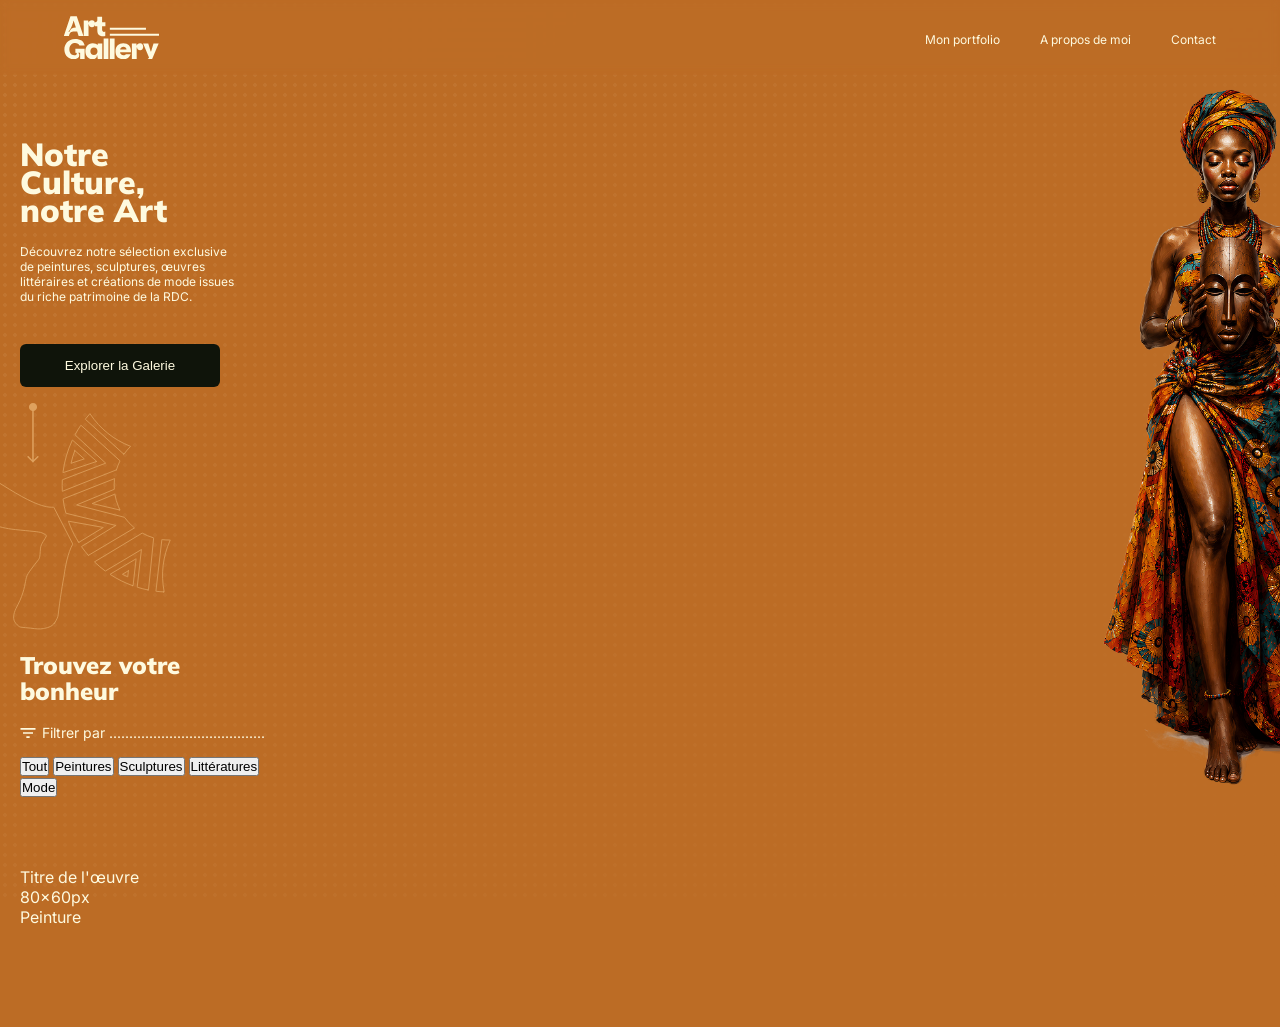
==== index.html @ 1bf8e28c "update Grille-Section" ====
<!DOCTYPE html>
<html lang="fr">
<head>
    <meta charset="UTF-8">
    <meta name="viewport" content="width=device-width, initial-scale=1.0">
    <title>Art Gallery</title>
    <link rel="stylesheet" href="style/main.css">
</head>
<body>
    <main>
        <!-- Navbar -->
            <nav class="Navbar">
                <div class="Navbar-Container">
                    <img class="Logo-img" src="./assets/images/Logo-ArtGallery.svg" alt="Logo-ArtGallery">
                    <ul class="Menu-Desktop">
                        <li><a href="#">Mon portfolio</a></li>
                        <li><a href="#">A propos de moi</a></li>
                        <li><a href="#">Contact</a></li>
                    </ul>
            
                    <!-- Menu Mobile -->
                    <button class="BtnBurger">
                        <svg viewBox="0 0 64 48">
                            <path d="M19,15 L45,15 C70,15 58,-2 49.0177126,7 L19,37"></path>
                            <path d="M19,24 L45,24 C61.2371586,24 57,49 41,33 L32,24"></path>
                            <path d="M45,33 L19,33 C-8,33 6,-2 22,14 L45,37"></path>
                        </svg>
                    </button>
                </div>
            </nav>
            <!-- List menu mobile externe -->
            <div class="Menu-Mobile">
                <div class="ListMenu">
                    <li><a href="#">Accueil</a></li>
                    <li><a href="#">Œuvres</a></li>
                    <li><a href="#">À propos</a></li>
                    <li><a href="#">Contact</a></li>
                </div>
            </div>
        <!-- ------ -->

        <!-- Illust_1 -->
            <img class="Illust_1"  src="./assets/images/Illust_1.png" alt="">
        <!-- -------- -->

        <!-- Hero -->
            <section class="Hero-Section">
                <div class="Container">
                    <div class="Content">
                        <div class="Bloc">
                            <div class="bloc_1">
                                <h1>Notre Culture,<br>notre Art</h1>
                                <p>
                                    Découvrez notre sélection exclusive de peintures, 
                                    sculptures, œuvres littéraires et créations de mode 
                                    issues du riche patrimoine de la RDC.
                                </p>
                            </div>
                            <button class="Button01 Primary Large" role="button">Explorer la Galerie </button>
                        </div>
                        <img class="Indicator" src="./assets/images/Indicator.svg" alt="Indicator">
                    </div>
                    <img class="Deco_1" src="./assets/images/Deco_1.svg" alt="deco">
                </div>
            </section>
        <!-- ---- -->
        <!-- Grille-Section -->
            <section class="Grille-Section">
                <div class="Container">
                    <div class="Bloc">
                        <h2>Trouvez votre<br>bonheur</h2>
                        <div class="Filter-Container">
                            <div class="Title">
                                <img class="Icon-Filter" src="./assets/images/Icon-Filter.svg" alt="Icon-Filter">
                                <p>Filtrer par .......................................</p>
                            </div>
                            <div class="FilterGrp">
                                <button class="Btn-Filter active">Tout</button>
                                <button class="Btn-Filter">Peintures</button>
                                <button class="Btn-Filter">Sculptures</button>
                                <button class="Btn-Filter">Littératures</button>
                                <button class="Btn-Filter">Mode</button>
                            </div>
                        </div>
                    </div>

                    <div class="Card-Container">
                        <div class="Card">
                            <div class="Img-Container">
                                <img class="Card-Img" src="" alt="">
                            </div>
                            <div class="Infos">
                                <p class="Title">Titre de l'œuvre</p>
                                <p class="Size">80x60px</p>
                                <p class="Badge">Peinture</p>
                            </div>
                        </div>
                    </div>
                </div>
            </section>
        <!-- -------------- -->
    </main>

    <script src="script/main.js"></script>
    <script src="script/BtnTape.js"></script>
</body>
</html>
---- style/main.css ----
/* Root ......... */
    *{
        margin: 0;
        padding: 0;
        box-sizing: border-box;
    }
    :root {
        --primary-01: #BC6C25;
        --primary-02: #DEA15E;
        --light-01: #FEFADF;
        --black-01: #0F140A;
        --black-02: #283519;
        --black-03: #5C2F07;
        --secondary-01: #606D38;
    }

    @font-face {
        font-family: 'Title';
        src: url('../public/font/Mulish-VariableFont_wght.ttf') format('truetype');
        font-weight: 100 900; /* Plage de poids pour le font variable */
        font-style: normal;
    }

    @font-face {
        font-family: 'Body';
        src: url('../public/font/Inter-VariableFont_opsz,wght.ttf') format('truetype');
        font-weight: 100 900; /* Plage de poids pour le font variable */
        font-style: normal;
    }
    html{
        overflow: auto;
    }

    body {
        min-height: 100vh;
        background-color: var(--primary-01);
        /* Superposition : 1. Le dégradé sombre vers le bas, 2. Le pattern de pointillés (6% d'opacité) */
        background-image: linear-gradient(134deg, #bc6c2500 0%, #BC6C25 100%), radial-gradient(#fefadf12 2px, #fefadf00 2px);
        background-size: 100% 100%, 10px 10px; /* Taille du dégradé (100%) et espacement des points (20px) */
        background-position: center, 0 0;
        background-attachment: fixed; /* Fixe le fond pour qu'il ne défile pas avec le contenu */
        color: var(--light-01);
        font-family: 'Body', sans-serif;
        position: relative;
        overflow: clip;
    }
/* .............. */


/* Stylisation Button01*/
    .Button01 {
        text-align: center;
        color: var(--ligh-01);
        background-color: #000000;
        border: none;
        border-radius: 6px;
        -webkit-box-sizing: border-box;
        box-sizing: border-box;
        outline: none;
        cursor: pointer;
        max-width: -webkit-fit-content;
        max-width: -moz-fit-content;
        max-width: fit-content;
        padding: 12px 28px;
        -webkit-transition: all 300ms ease-in-out;
        transition: all 300ms ease-in-out;
        -moz-user-select: none;
        -ms-user-select: none;
        user-select: none;
        /* empecher la copie du texte du bouton */
        -webkit-user-select: none;
        -ms-touch-action: manipulation;
        touch-action: manipulation;
        /* bloquer les manipulation pas importante tels que le double-tap pour zoom*/
    }

    .Button01:disabled {
        /* désactive les interactions de la souris sur les éléments lorsqu'il est dans l'état :disabled */
        pointer-events: none;
    }

    .Button01:hover {
        background-color: #072CC1;
        -webkit-box-shadow: 0 8px 15px rgba(0, 0, 0, 0.4);
        box-shadow: 0 8px 15px rgba(0, 0, 0, 0.4);
        -webkit-transform: translateY(-2px);
        transform: translateY(-2px);
    }

    .Button01:active {
        background-color: #072CC1;
        -webkit-box-shadow: none;
        box-shadow: none;
        -webkit-transform: scale(0.8);
        transform: scale(0.8);
    }

    .Button01.tape01 {
        background-color: #000000;
        -webkit-box-shadow: 0 8px 15px rgba(0, 0, 0, 0.4);
        box-shadow: 0 8px 15px rgba(0, 0, 0, 0.4);
        -webkit-transform: translateY(-2px);
        transform: translateY(-2px);
    }

    /* ⚠️ A utiliser que si le boutton à un changement de couleur au hover */
    .is-touch-device .Button01:hover {
        background-color: #0D3CF9;
        -webkit-box-shadow: none;
        box-shadow: none;
        -webkit-transform: none;
        transform: none;
    }

    /*------------ */
    /* Sizing ---------- */
    .Button01.Small {
        padding: 6px 12px;
    }

    .Button01.Medium {
        padding: 10px 22px;
    }

    .Button01.Large {
        padding: 14px 14px;
        max-width: 200px;
    }

    /*---------------------*/
    .Button01.Primary {
        background-color: var(--black-01);
    }

    .Button01.Primary:hover {
        background-color: var(--black-01);
        -webkit-box-shadow: 0 8px 15px rgba(55, 23, 1, 0.4);
        box-shadow: 0 8px 15px rgba(55, 23, 1, 0.4);
        -webkit-transform: translateY(-2px);
        transform: translateY(-2px);
    }

    .Button01.Primary:active {
        background-color: var(--black-01);
        -webkit-box-shadow: none;
        box-shadow: none;
        -webkit-transform: scale(0.8);
        transform: scale(0.8);
    }

    .Button01.Primary.tape01 {
        background-color: var(--black-01);
        -webkit-box-shadow: 0 8px 15px rgba(55, 23, 1, 0.4);
        box-shadow: 0 8px 15px rgba(55, 23, 1, 0.4);
    }

    .Button01.Secondary {
        background-color: #FFFFFF;
        border: 1px solid #0d3cf9;
        color: #0D3CF9;
    }

    .Button01.Secondary:hover {
        background-color: rgba(13, 60, 249, 0.2);
        -webkit-box-shadow: 0 8px 15px rgba(7, 44, 193, 0.4);
        box-shadow: 0 8px 15px rgba(7, 44, 193, 0.4);
    }

    .Button01.Secondary.tape01 {
        background-color: rgba(13, 60, 249, 0.2);
        -webkit-box-shadow: 0 8px 15px rgba(7, 44, 193, 0.4);
        box-shadow: 0 8px 15px rgba(7, 44, 193, 0.4);
    }
/* .................. */

/* Navbar ---------- */
        /* Desktop ----------- */
            .Navbar {
                width: 100%;
                padding: 16px 0px;
                position: fixed;
                background-color: color-mix(in srgb, var(--primary-01) 20%, transparent);
                backdrop-filter: blur(4px);
                z-index: 100;

                /* Responsive Tablette */
                    @media (max-width: 860px) {
                        padding: 10px 0px;
                    }
            }

            .Navbar a{
                font-family: 'Body', sans-serif;
                font-size: 0.75rem;
                font-weight: 400;
                text-decoration: none;
                color: var(--light-01);

                & :hover{
                    font-weight: bold;
                    text-decoration: underline;
                }
            }

            .Logo{
                /* Responsive Tablette */
                    @media (max-width: 500px) {
                        width: 112px;
                    }
            }

            .Navbar-Container {
                display: flex;
                justify-content: space-between;
                align-items: center;
                width: 90%;
                max-width: 1160px;
                margin: 0 auto;
            }

            .Menu-Desktop{
                display: flex;
                gap: 40px;
                list-style-type: none;

                /* Responsive Tablette */
                    @media (max-width: 860px) {
                        display: none;
                    }
            }
        /* -------------------- */
        
        /* Mobile ------------------- */
            /* BtnBurger ------ */
                .BtnBurger {
                    display: none;
                    width: 36px;
                    height: 36px;
                    padding: 0;
                    margin: 0;
                    outline: none;
                    position: relative;
                    border: none;
                    background: none;
                    z-index: 100;
                    cursor: pointer;
                    -webkit-appearence: none;
                    -webkit-tap-highlight-color: transparent;

                    svg {
                        width: 64px;
                        height: 48px;
                        top: -6px;
                        left: -14px;
                        stroke: var(--light-01);
                        stroke-width: 4px;
                        stroke-linecap:square;
                        stroke-linejoin:round;
                        fill: none;
                        display: block;
                        position: absolute;

                        path {
                            transition: stroke-dasharray var(--duration, .85s) var(--easing, ease) var(--delay, 0s), stroke-dashoffset var(--duration, .85s) var(--easing, ease) var(--delay, 0s);
                            stroke-dasharray: var(--array-1, 26px) var(--array-2, 100px);
                            stroke-dashoffset: var(--offset, 126px);
                            transform: translateZ(0);

                            &:nth-child(2) {
                                --duration: .7s;
                                --easing: ease-in;
                                --offset: -6px;
                                --array-2: 74px;
                            }

                            &:nth-child(3) {
                                --offset: 133px;
                                --array-2: 107px;
                            }
                        }
                    }

                    &.active {
                        svg {
                            path {
                                --offset: 57px;

                                &:nth-child(1),
                                &:nth-child(3) {
                                    --delay: .15s;
                                    --easing: cubic-bezier(.2, .4, .2, 1.1);
                                }

                                &:nth-child(2) {
                                    --duration: .4s;
                                    --offset: 2px;
                                    --array-1: 1px;
                                }

                                &:nth-child(3) {
                                    --offset: 58px;
                                }
                            }
                        }
                    }

                    /* Responsive Tablette */
                        @media (max-width: 860px) {
                            display: block;
                        }

                }
            /* ---------------- */

            /* List menu --------- */
                .Menu-Mobile {
                    display: flex;
                    flex-direction: column;
                    justify-content: center;
                    align-items: center;
                    gap: 40px;
                    position: fixed;
                    z-index: 99;
                    height: 100dvh;
                    width: 100%;
                    background-color: color-mix(in srgb, var(--primary-01) 60%, transparent);
                    backdrop-filter: blur(10px);
                    -webkit-backdrop-filter: blur(10px);
                    top: 0;
                    left: 360%;
                    right: 0;
                    list-style-type: none;
                    transition: left cubic-bezier(0.87, -0.08, 0, 1.05) 0.5s;
                }

                .Menu-Mobile a{
                    font-family: 'Body', sans-serif;
                    font-size: 1rem;
                    font-weight: 400;
                    text-decoration: none;
                    color: var(--light-01);

                    & :hover{
                        font-weight: bold;
                        text-decoration: underline;
                    }
                }

                .ListMenu{
                    display: flex;
                    flex-direction: column;
                    align-items: center;
                    gap: 36px;
                }
                .MenuIcon{
                    position: absolute;
                    bottom: 0;
                }
            /* ------------------- */
        /* --------------------------- */
/* ----------------- */

/* Illust_1 */
    .Illust_1{
        width: 100%;
        max-width: 262px;
        height: fit-content;
        position: absolute;
        right: -80px;
        top: 80px;
    }
/* ------- */

/* Hero-Section */
    .Hero-Section{
        width: 100%;
        height: 538px;
        display: flex;
        justify-content: center;
    }

    .Hero-Section .Container{
        width: 100%;
        display: flex;
        justify-content: flex-start;
        flex-direction: column;
        padding: 140px 20px 0px 20px;
        position: relative;
    }

    .Hero-Section .Container .Deco_1{
        position: absolute;
        bottom: -92px;
        left: -40px;
    }

    .Hero-Section .Container .Content{
        width: 216px;
        display: flex;
        justify-content: flex-start;
        flex-direction: column;
        gap: 12px;
        
        /* Bloc------- */
            .Bloc{
                display: flex;
                justify-content: left;
                flex-direction: column;
                gap: 40px;

                .bloc_1{
                    display: flex;
                    justify-content: left;
                    flex-direction: column;
                    gap: 20px;
                    color: var(--light-01);

                    h1{
                        font-family: 'Title', sans-serif;
                        font-size: 2rem;
                        font-weight: 900;
                        line-height: 28px;
                        letter-spacing: -3%;
                    }
                    p{
                        font-family: 'Body', sans-serif;
                        font-size: 0.75rem;
                        letter-spacing: -3%;
                        /* width: 188px; */
                    }
                }
            }
        /* ---------- */

        .Indicator{
            width: 26px;
        }
    }
/* ------------ */

/* Grille-Section */
    .Grille-Section{
        width: 100%;
        display: flex;
        justify-content: flex-start;
        flex-direction: column;
    }
    .Grille-Section .Container{
        width: 100%;
        display: flex;
        justify-content: flex-start;
        flex-direction: column;
        align-items: flex-start;
        gap: 50px;
        padding: 114px 20px 100px 20px;
    }
    /* Bloc */
        .Grille-Section .Container .Bloc{
            width: 258px;
            display: flex;
            justify-content: flex-start;
            flex-direction: column;
            align-items: flex-start;
            gap: 20px;

                h2{
                    font-family: 'Title', sans-serif;
                    font-size: 1.5rem;
                    font-weight: 900;
                    line-height: 26px;
                    letter-spacing: -3%;
                }
        }
        /* Filter-container */
            .Grille-Section .Container .Bloc .Filter-Container{
                display: flex;
                justify-content: flex-end;
                flex-direction: column;
                align-items: flex-start;
                gap: 14px;

                    .Title{
                        display: flex;
                        justify-content: flex-start;
                        align-items: center;
                        gap: 6px;

                            p{
                                font-family: 'Body', sans-serif;
                                font-size: 0.875rem;
                            }
                    }
            }
        /* --------------- */
        
    /* ---- */
/* ---------------- */
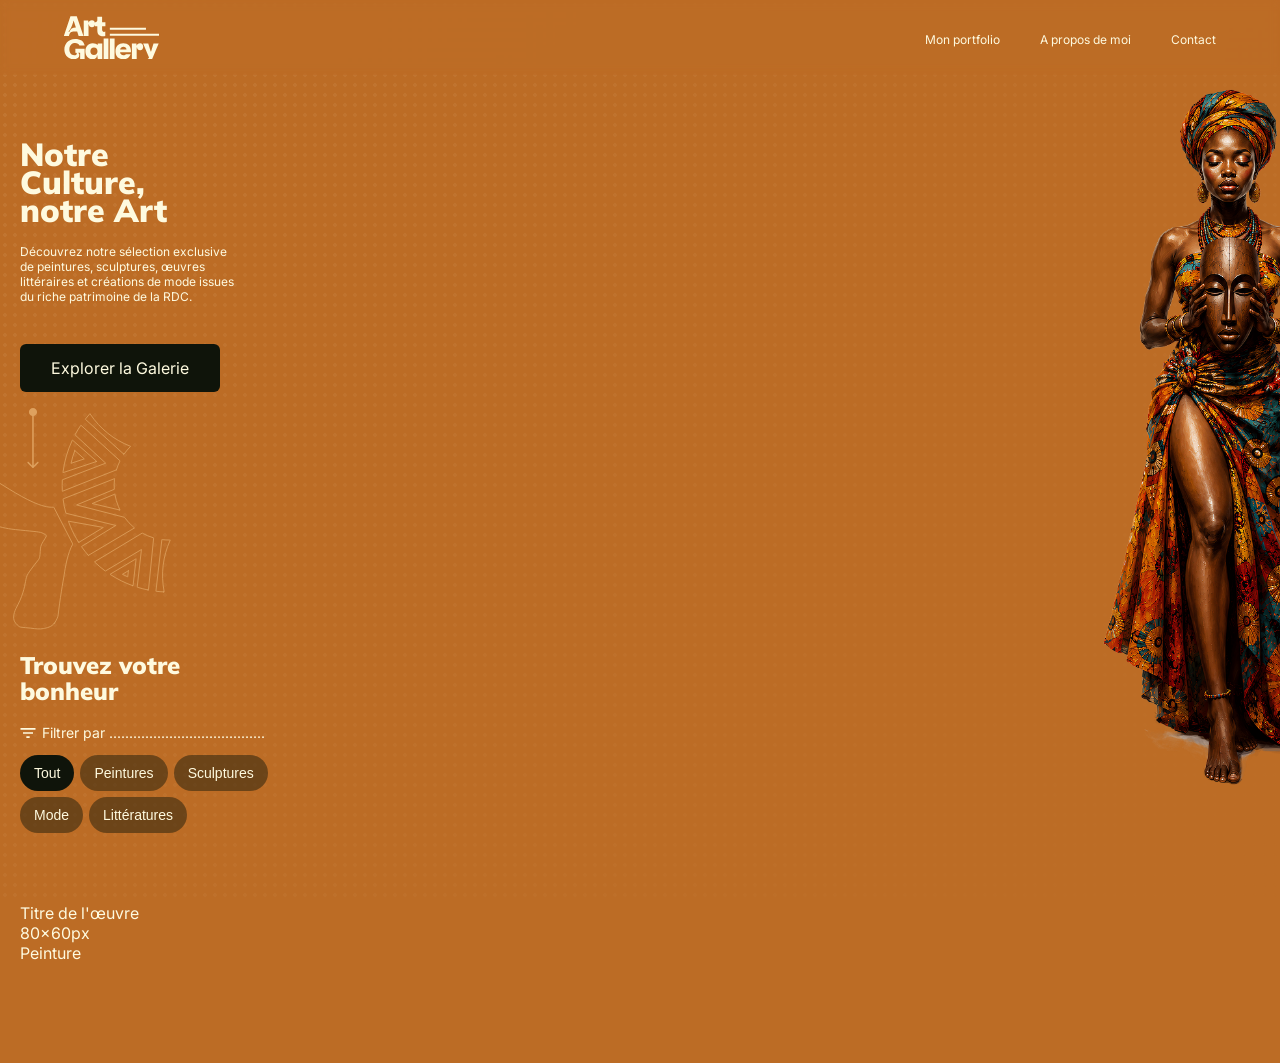
==== commit 61bd65ce: "update Grille-Section" ====
--- a/index.html
+++ b/index.html
@@ -56,16 +56,18 @@
                                     issues du riche patrimoine de la RDC.
                                 </p>
                             </div>
-                            <button class="Button01 Primary Large" role="button">Explorer la Galerie </button>
+                            <a href="#Grille-Section" class="Button01 Primary Large" role="button" style="text-decoration: none;">Explorer la Galerie </a>
                         </div>
-                        <img class="Indicator" src="./assets/images/Indicator.svg" alt="Indicator">
+                        <a href="#Grille-Section">
+                            <img class="Indicator" src="./assets/images/Indicator.svg" alt="Indicator">
+                        </a>
                     </div>
                     <img class="Deco_1" src="./assets/images/Deco_1.svg" alt="deco">
                 </div>
             </section>
         <!-- ---- -->
         <!-- Grille-Section -->
-            <section class="Grille-Section">
+            <section class="Grille-Section" id="Grille-Section">
                 <div class="Container">
                     <div class="Bloc">
                         <h2>Trouvez votre<br>bonheur</h2>
@@ -78,8 +80,8 @@
                                 <button class="Btn-Filter active">Tout</button>
                                 <button class="Btn-Filter">Peintures</button>
                                 <button class="Btn-Filter">Sculptures</button>
+                                <button class="Btn-Filter">Mode</button>
                                 <button class="Btn-Filter">Littératures</button>
-                                <button class="Btn-Filter">Mode</button>
                             </div>
                         </div>
                     </div>
--- a/style/main.css
+++ b/style/main.css
@@ -3,6 +3,7 @@
         margin: 0;
         padding: 0;
         box-sizing: border-box;
+        -webkit-tap-highlight-color: transparent;
     }
     :root {
         --primary-01: #BC6C25;
@@ -51,7 +52,7 @@
     .Button01 {
         text-align: center;
         color: var(--ligh-01);
-        background-color: #000000;
+        background-color: var(--black-01);
         border: none;
         border-radius: 6px;
         -webkit-box-sizing: border-box;
@@ -79,16 +80,18 @@
         pointer-events: none;
     }
 
-    .Button01:hover {
-        background-color: #072CC1;
-        -webkit-box-shadow: 0 8px 15px rgba(0, 0, 0, 0.4);
-        box-shadow: 0 8px 15px rgba(0, 0, 0, 0.4);
-        -webkit-transform: translateY(-2px);
-        transform: translateY(-2px);
+    @media (hover: hover) {
+        .Button01:hover {
+            background-color: var(--black-01);
+            -webkit-box-shadow: 0 8px 15px rgba(0, 0, 0, 0.4);
+            box-shadow: 0 8px 15px rgba(0, 0, 0, 0.4);
+            -webkit-transform: translateY(-2px);
+            transform: translateY(-2px);
+        }
     }
 
     .Button01:active {
-        background-color: #072CC1;
+        background-color: var(--black-01);
         -webkit-box-shadow: none;
         box-shadow: none;
         -webkit-transform: scale(0.8);
@@ -97,15 +100,15 @@
 
     .Button01.tape01 {
         background-color: #000000;
-        -webkit-box-shadow: 0 8px 15px rgba(0, 0, 0, 0.4);
-        box-shadow: 0 8px 15px rgba(0, 0, 0, 0.4);
+        /* -webkit-box-shadow: 0 8px 15px rgba(0, 0, 0, 0.4);
+        box-shadow: 0 8px 15px rgba(0, 0, 0, 0.4); */
         -webkit-transform: translateY(-2px);
         transform: translateY(-2px);
     }
 
     /* ⚠️ A utiliser que si le boutton à un changement de couleur au hover */
     .is-touch-device .Button01:hover {
-        background-color: #0D3CF9;
+        background-color: var(--black-01);
         -webkit-box-shadow: none;
         box-shadow: none;
         -webkit-transform: none;
@@ -132,12 +135,14 @@
         background-color: var(--black-01);
     }
 
-    .Button01.Primary:hover {
-        background-color: var(--black-01);
-        -webkit-box-shadow: 0 8px 15px rgba(55, 23, 1, 0.4);
-        box-shadow: 0 8px 15px rgba(55, 23, 1, 0.4);
-        -webkit-transform: translateY(-2px);
-        transform: translateY(-2px);
+    @media (hover: hover) {
+        .Button01.Primary:hover {
+            background-color: var(--black-01);
+            -webkit-box-shadow: 0 8px 15px rgba(55, 23, 1, 0.4);
+            box-shadow: 0 8px 15px rgba(55, 23, 1, 0.4);
+            -webkit-transform: translateY(-2px);
+            transform: translateY(-2px);
+        }
     }
 
     .Button01.Primary:active {
@@ -150,26 +155,6 @@
 
     .Button01.Primary.tape01 {
         background-color: var(--black-01);
-        -webkit-box-shadow: 0 8px 15px rgba(55, 23, 1, 0.4);
-        box-shadow: 0 8px 15px rgba(55, 23, 1, 0.4);
-    }
-
-    .Button01.Secondary {
-        background-color: #FFFFFF;
-        border: 1px solid #0d3cf9;
-        color: #0D3CF9;
-    }
-
-    .Button01.Secondary:hover {
-        background-color: rgba(13, 60, 249, 0.2);
-        -webkit-box-shadow: 0 8px 15px rgba(7, 44, 193, 0.4);
-        box-shadow: 0 8px 15px rgba(7, 44, 193, 0.4);
-    }
-
-    .Button01.Secondary.tape01 {
-        background-color: rgba(13, 60, 249, 0.2);
-        -webkit-box-shadow: 0 8px 15px rgba(7, 44, 193, 0.4);
-        box-shadow: 0 8px 15px rgba(7, 44, 193, 0.4);
     }
 /* .................. */
 
@@ -462,6 +447,8 @@
             flex-direction: column;
             align-items: flex-start;
             gap: 20px;
+            position: relative;
+            z-index: 1;
 
                 h2{
                     font-family: 'Title', sans-serif;
@@ -479,6 +466,7 @@
                 align-items: flex-start;
                 gap: 14px;
 
+                /* Title */
                     .Title{
                         display: flex;
                         justify-content: flex-start;
@@ -486,14 +474,49 @@
                         gap: 6px;
 
                             p{
-                                font-family: 'Body', sans-serif;
                                 font-size: 0.875rem;
                             }
                     }
+                /* ------ */
+                
+                /* FilterGrp */
+                    .FilterGrp{
+                        display: flex;
+                        justify-content: flex-start;
+                        align-items: flex-start;
+                        flex-wrap: wrap;
+                        gap: 6px;
+
+                            .Btn-Filter{
+                                display: flex;
+                                justify-content: center;
+                                align-items: center;
+                                padding: 10px 14px;
+                                border: none;
+                                border-radius: 50px;
+                                background-color: color-mix(in srgb, var(--black-01) 46%, transparent);
+                                color: var(--ligh-01);
+                                cursor: pointer;
+                                transition: transform 0.2s cubic-bezier(0.25, 1, 0.5, 1), background-color 0.3s ease;
+
+                                font-size: 0.875rem;
+                                letter-spacing: -3%;
+                            }
+                            
+                            .Btn-Filter.active{
+                                background-color: var(--black-01);
+                            }
+                            .Btn-Filter:active, .Btn-Filter.tape-filter {
+                                transform: scale(0.92);
+                            }
+
+                    }
+                /* -------- */
             }
         /* --------------- */
-        
+
     /* ---- */
+    
 /* ---------------- */
 
     
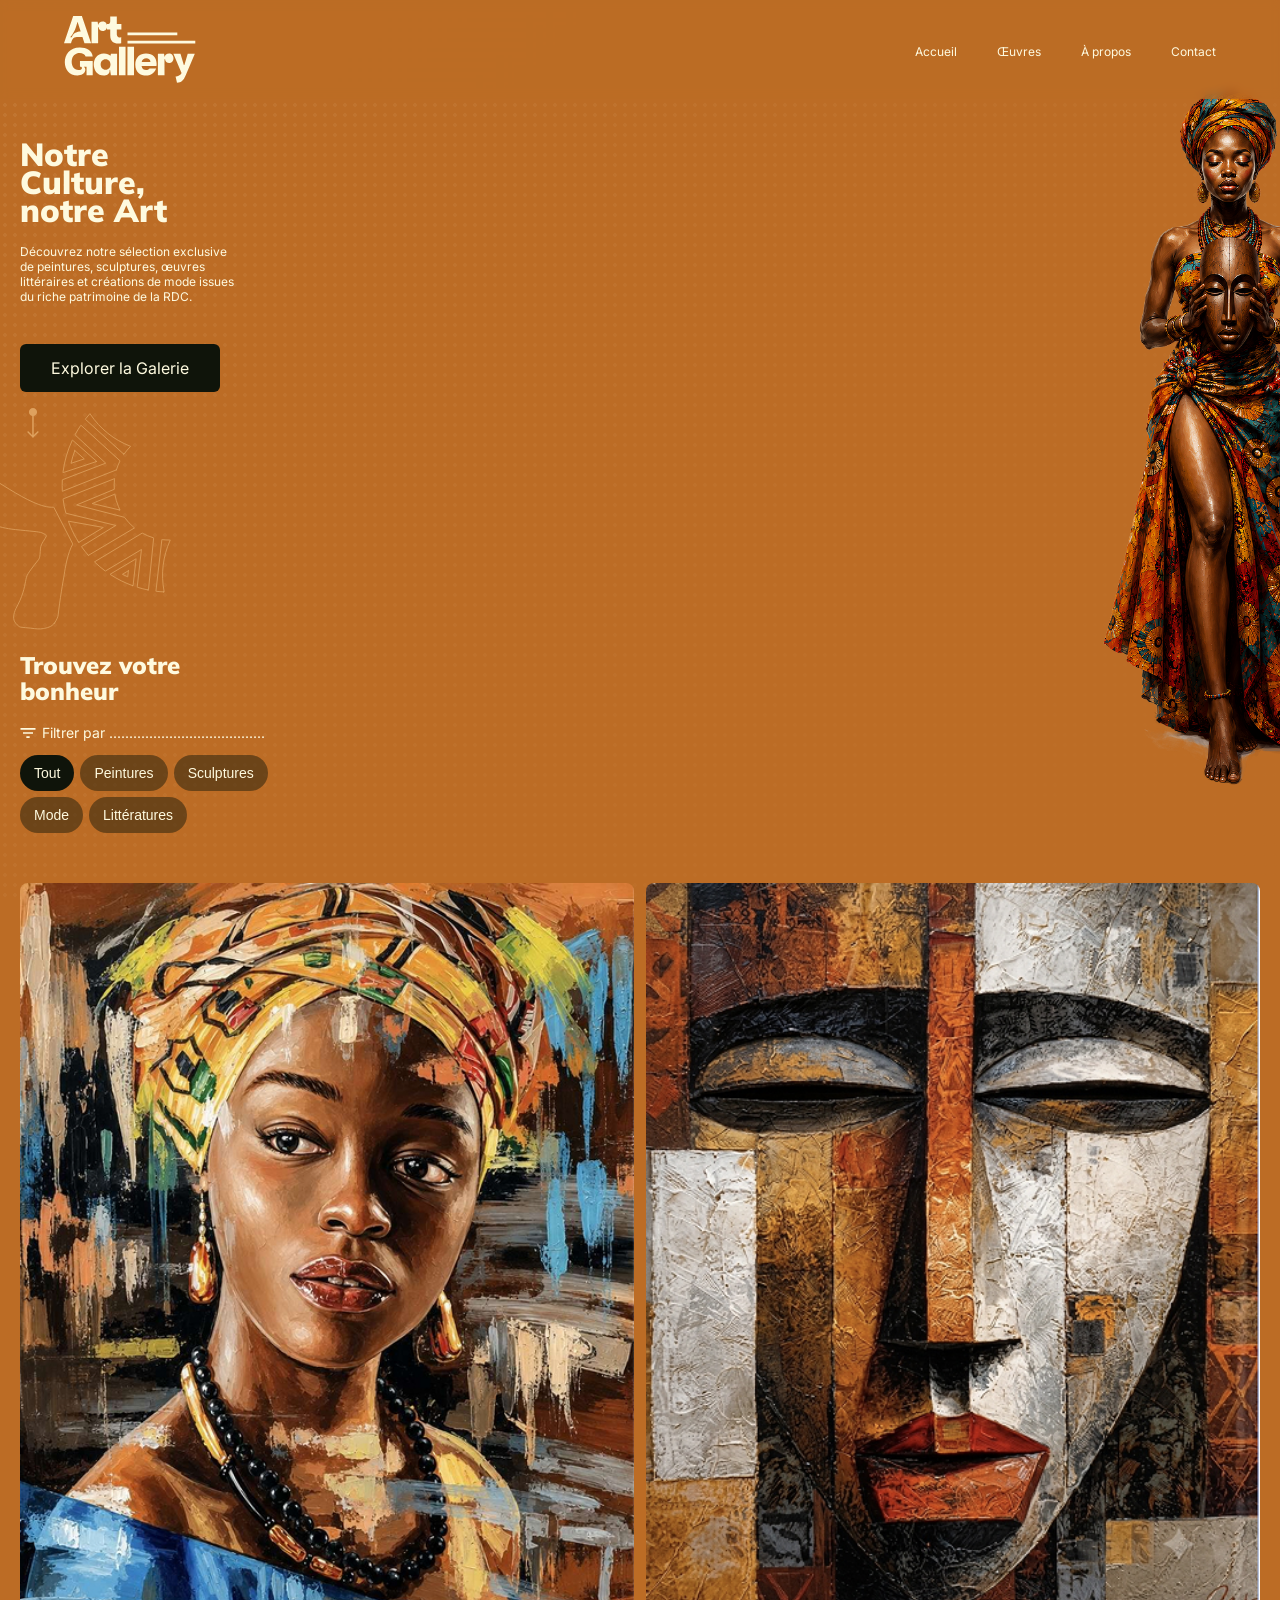
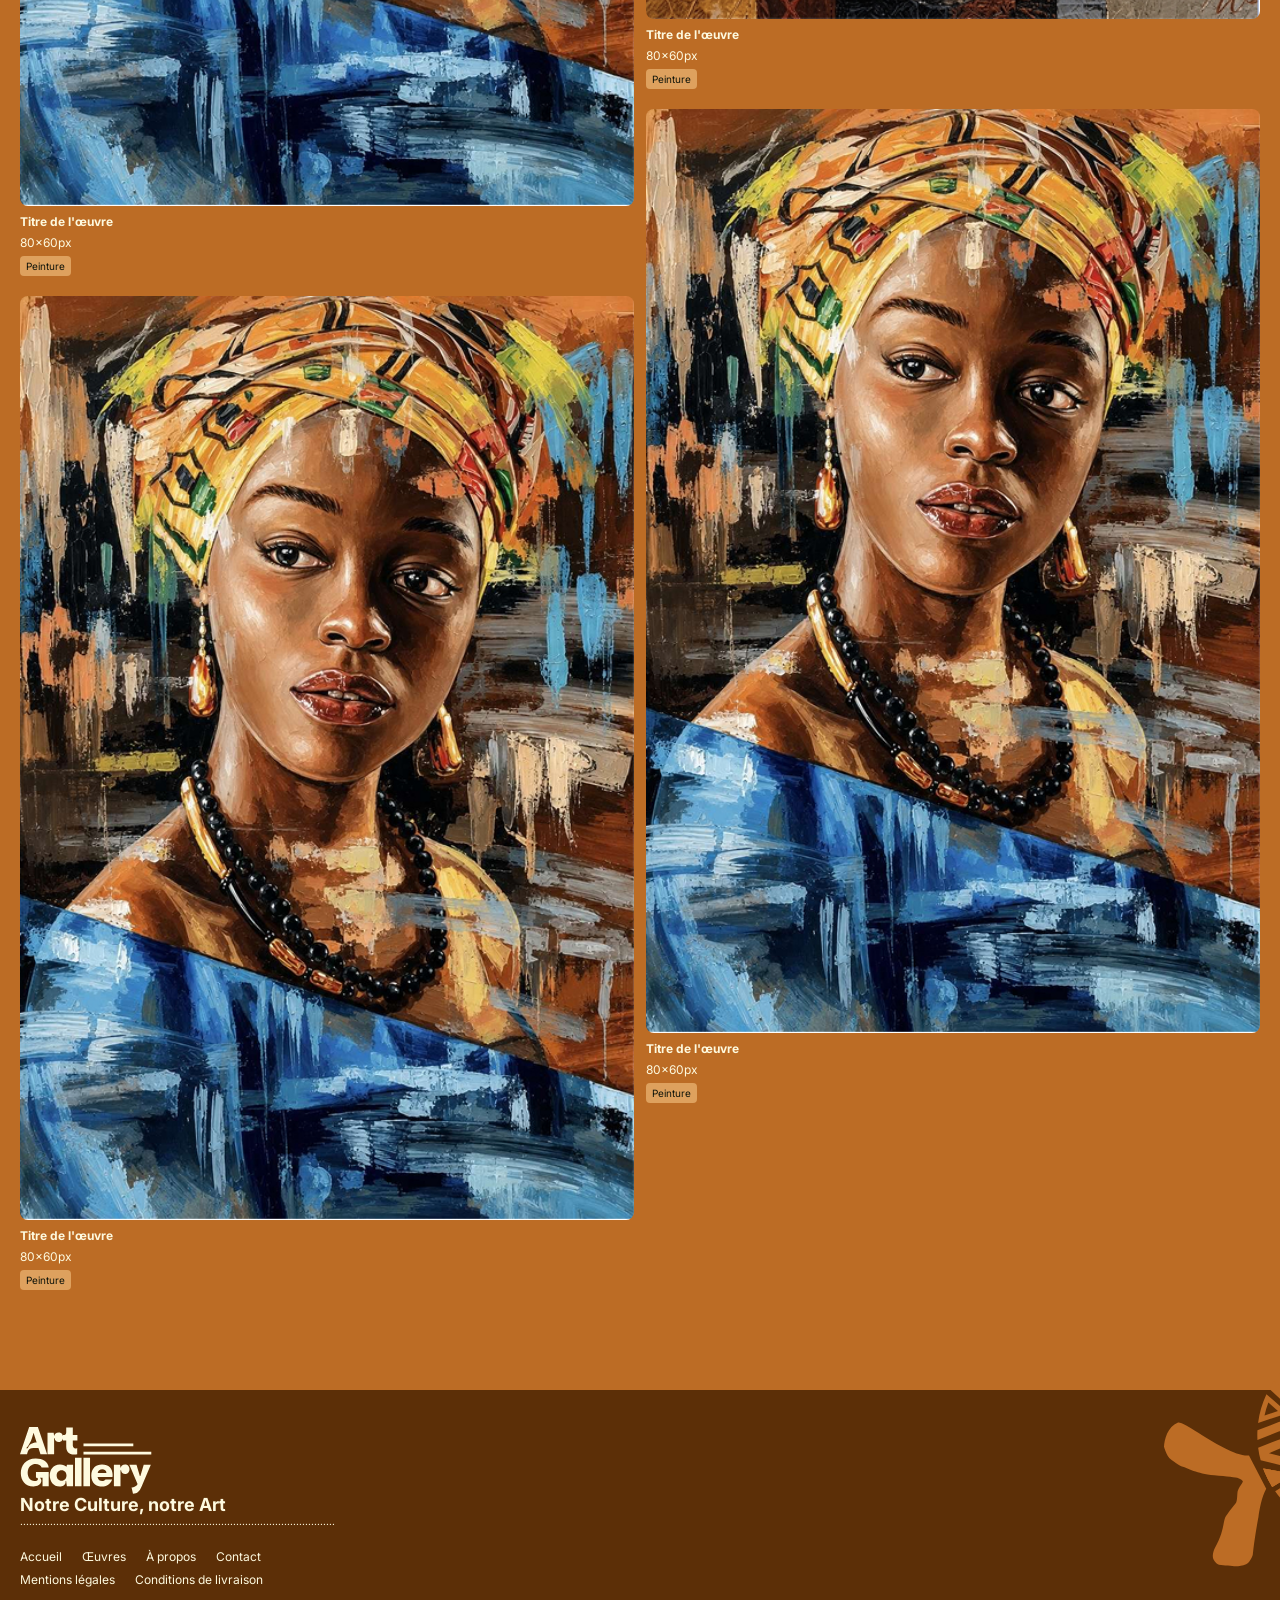
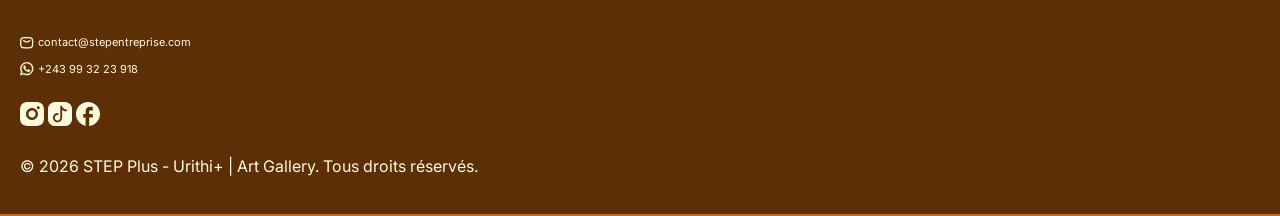
==== commit 007f1064: "update footer" ====
--- a/index.html
+++ b/index.html
@@ -13,8 +13,9 @@
                 <div class="Navbar-Container">
                     <img class="Logo-img" src="./assets/images/Logo-ArtGallery.svg" alt="Logo-ArtGallery">
                     <ul class="Menu-Desktop">
-                        <li><a href="#">Mon portfolio</a></li>
-                        <li><a href="#">A propos de moi</a></li>
+                        <li><a href="#">Accueil</a></li>
+                        <li><a href="#">Œuvres</a></li>
+                        <li><a href="#">À propos</a></li>
                         <li><a href="#">Contact</a></li>
                     </ul>
             
@@ -56,6 +57,7 @@
                                     issues du riche patrimoine de la RDC.
                                 </p>
                             </div>
+                            <!-- CTA -->
                             <a href="#Grille-Section" class="Button01 Primary Large" role="button" style="text-decoration: none;">Explorer la Galerie </a>
                         </div>
                         <a href="#Grille-Section">
@@ -66,6 +68,7 @@
                 </div>
             </section>
         <!-- ---- -->
+
         <!-- Grille-Section -->
             <section class="Grille-Section" id="Grille-Section">
                 <div class="Container">
@@ -87,20 +90,102 @@
                     </div>
 
                     <div class="Card-Container">
-                        <div class="Card">
-                            <div class="Img-Container">
-                                <img class="Card-Img" src="" alt="">
+                        <!-- Colonne gauche : cartes 1, 3, 5... -->
+                        <div class="Col">
+                            <div class="Card">
+                                <div class="Img-Container">
+                                    <img class="Card-Img" src="./assets/images/EtrePensive_1.jpg" alt="">
+                                </div>
+                                <div class="Infos">
+                                    <p class="Title">Titre de l'œuvre</p>
+                                    <p class="Size">80x60px</p>
+                                    <p class="Badge">Peinture</p>
+                                </div>
                             </div>
-                            <div class="Infos">
-                                <p class="Title">Titre de l'œuvre</p>
-                                <p class="Size">80x60px</p>
-                                <p class="Badge">Peinture</p>
+                            <div class="Card">
+                                <div class="Img-Container">
+                                    <img class="Card-Img" src="./assets/images/EtrePensive_1.jpg" alt="">
+                                </div>
+                                <div class="Infos">
+                                    <p class="Title">Titre de l'œuvre</p>
+                                    <p class="Size">80x60px</p>
+                                    <p class="Badge">Peinture</p>
+                                </div>
+                            </div>
+                        </div>
+                        <!-- Colonne droite : cartes 2, 4, 6... -->
+                        <div class="Col">
+                            <div class="Card">
+                                <div class="Img-Container">
+                                    <img class="Card-Img" src="./assets/images/image-2.jpg" alt="">
+                                </div>
+                                <div class="Infos">
+                                    <p class="Title">Titre de l'œuvre</p>
+                                    <p class="Size">80x60px</p>
+                                    <p class="Badge">Peinture</p>
+                                </div>
+                            </div>
+                            <div class="Card">
+                                <div class="Img-Container">
+                                    <img class="Card-Img" src="./assets/images/EtrePensive_1.jpg" alt="">
+                                </div>
+                                <div class="Infos">
+                                    <p class="Title">Titre de l'œuvre</p>
+                                    <p class="Size">80x60px</p>
+                                    <p class="Badge">Peinture</p>
+                                </div>
                             </div>
                         </div>
                     </div>
                 </div>
             </section>
         <!-- -------------- -->
+
+        <!-- Footer -->
+            <footer class="Footer">
+                <img class="Deco_2" src="./assets/images/Deco_2.svg" alt="Deco_2">
+                <div class="Container">
+                    <div class="Bloc_1">
+                        <div class="bloc">
+                            <div class="Grp">
+                                <img class="Logo" src="./assets/images/Logo-ArtGallery.svg" alt="">
+                                <p>Notre Culture, notre Art</p>
+                            </div>
+                            <p>.........................................................................................................</p>
+                        </div>
+                        <div class="Link-Container">
+                            <a class="Link" href="#">Accueil</a>
+                            <a class="Link" href="#">Œuvres</a>
+                            <a class="Link" href="#">À propos</a>
+                            <a class="Link" href="#">Contact</a>
+                            <a class="Link" href="#">Mentions légales</a>
+                            <a class="Link" href="#">Conditions de livraison</a>
+                        </div>
+                    </div>
+                    
+                    <div class="Bloc_2">
+                        <div class="Contact">
+                            <div class="Mail">
+                                <img src="./assets/images/Icon-Mail.svg" alt="">
+                                <p>contact@stepentreprise.com</p>
+                            </div>
+                            <div class="Number">
+                                <img src="./assets/images/Icon-WhatsApp.svg" alt="">
+                                <p>+243 99 32 23 918</p>
+                            </div>
+                        </div>
+
+                        <div class="SocialMedia">
+                            <img src="./assets/images/Icon-IG.svg" alt="">
+                            <img src="./assets/images/Icon-Tik.svg" alt="">
+                            <img src="./assets/images/Icon-FB.svg" alt="">
+                        </div>
+
+                        <p class="Copyright">© 2026 STEP Plus - Urithi+ | Art Gallery. Tous droits réservés.</p>
+                    </div>
+                </div>
+            </footer>
+        <!-- ------ -->
     </main>
 
     <script src="script/main.js"></script>
--- a/style/main.css
+++ b/style/main.css
@@ -164,7 +164,7 @@
                 width: 100%;
                 padding: 16px 0px;
                 position: fixed;
-                background-color: color-mix(in srgb, var(--primary-01) 20%, transparent);
+                background-color: color-mix(in srgb, var(--primary-01) 78%, transparent);
                 backdrop-filter: blur(4px);
                 z-index: 100;
 
@@ -516,9 +516,197 @@
         /* --------------- */
 
     /* ---- */
+
+    /* Grille-Container */
+        .Grille-Section .Container .Card-Container{
+            display: flex;
+            align-items: flex-start; /* Les colonnes s'étendent seulement selon leur contenu */
+            gap: 12px; /* Espacement horizontal entre les deux colonnes */
+            width: 100%;
+
+            /* Chaque colonne prend exactement 50% de la largeur */
+            .Col{
+                flex: 1;
+                display: flex;
+                flex-direction: column;
+                gap: 20px; /* Espacement vertical entre les cartes */
+            }
+
+            .Card{
+                width: 100%;
+                display: flex;
+                flex-direction: column;
+                gap: 8px;
+
+                    .Img-Container{
+                        width: 100%;
+
+                        .Card-Img{
+                            width: 100%;
+                            height: auto;
+                            display: block;
+                            border-radius: 8px;
+                        }
+                    }
+                    
+                }
+                /* Infos */
+                    .Card .Infos{
+                        display: flex;
+                        justify-content: flex-start;
+                        flex-direction: column;
+                        gap: 6px;
+                            
+                            .Title{
+                                font-size: 0.75rem;
+                                font-weight: 700;
+                                letter-spacing: -3%; 
+                            }
+                            .Size{
+                                font-size: 0.75rem;
+                                letter-spacing: -3%;  
+                            }
+                            .Badge{
+                                font-size: 0.625rem;
+                                letter-spacing: -3%;
+                                background-color: var(--primary-02);
+                                color: var(--black-01);
+                                padding: 4px 6px;
+                                width: fit-content;
+                                border-radius: 4px;
+                            }
+                    }
+                /* ----- */
+        }
+    /* ---------------- */
     
 /* ---------------- */
 
+/* Footer */
+    .Footer{
+        width: 100%;
+        height: 424px;
+        background-color: var(--black-03);
+        display: flex;
+        justify-content: center;
+        align-items: center;
+        flex-direction: column;
+        position: relative;
+    }
+
+    .Footer .Deco_2{
+        width: 192px;
+        position: absolute;
+        right: -76px;
+        top: -20px;
+    }
+
+    .Footer .Container{
+        width: 100%;
+        display: flex;
+        justify-content: flex-start;
+        align-items: flex-start;
+        flex-direction: column;
+        gap: 44px;
+        padding: 40px 20px;
+    }
+
+    /* Bloc_1 ---------------- */
+        .Footer .Container .Bloc_1{
+            width: 268px;
+            display: flex;
+            justify-content: flex-start;
+            align-items: flex-start;
+            flex-direction: column;
+            gap: 18px;
+        }
+        /* bloc ------------ */
+            .Footer .Container .Bloc_1 .bloc{
+                width: 100%;
+                display: flex;
+                justify-content: flex-start;
+                align-items: flex-start;
+                flex-direction: column;
+
+                    .Grp{
+                        display: flex;
+                        justify-content: flex-start;
+                        align-items: flex-start;
+                        flex-direction: column;
+
+                            .Logo{
+                                width: 132px;
+                            }
+                            p{
+                                font-size: 1.125rem;
+                                font-weight: 700;
+                                letter-spacing: -3%;
+                            }
+                    }
+                    p{
+                        font-size: 0.625rem;
+                        letter-spacing: -3%;
+                    }
+            }
+        /* ---------------- */
+
+        /* Link-Container */
+            .Footer .Container .Bloc_1 .Link-Container{
+                width: 278px;
+                margin-left: -10px;
+                display: flex;
+                flex-wrap: wrap;
+                justify-content: flex-start;
+                align-items: flex-start;
+
+                    .Link{
+                        font-size: 0.75rem;
+                        letter-spacing: -4%;
+                        text-decoration: none;
+                        color: var(--ligh-01);
+                        padding: 4px 10px;
+                    }
+            }
+        /* ------------- */
+    /* --------------------- */
+
+    /* Bloc_2 ------------ */
+        .Footer .Container .Bloc_2{
+            width: 100%;
+            display: flex;
+            justify-content: flex-start;
+            align-items: flex-start;
+            flex-direction: column;
+            gap: 26px;
+        }
+
+        /* Contact */
+           .Footer .Container .Bloc_2 .Contact{
+                width: 100%;
+                display: flex;
+                justify-content: flex-start;
+                align-items: flex-start;
+                flex-direction: column;
+                gap: 12px;
+
+                    .Mail, .Number{
+                        display: flex;
+                        justify-content: center;
+                        align-items: center;
+                        gap: 4px;
+
+                        font-size: 0.6875rem;
+
+                            img {
+                                margin-top: 1px;
+                            }
+                    }
+           } 
+        /* ------- */
+    /* ------------------ */
+    
+/* ------ */
+
     
     
 
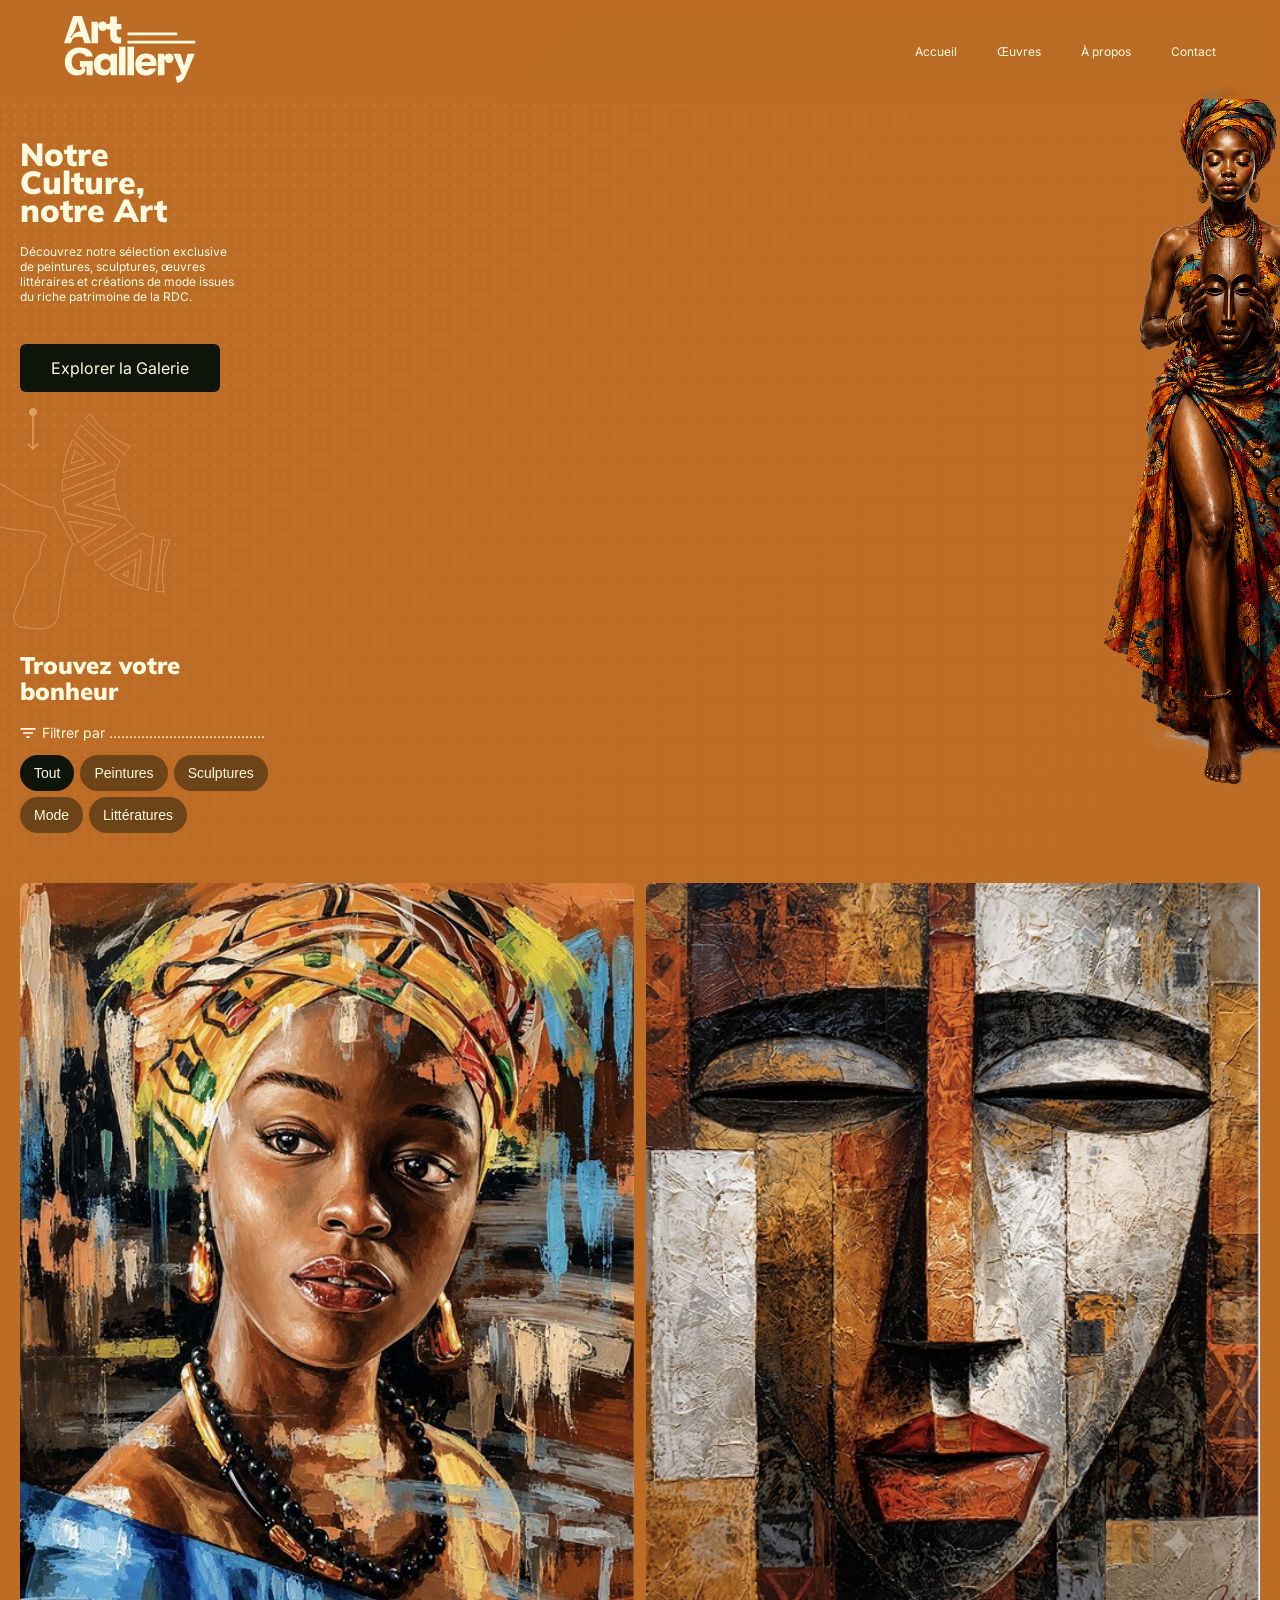
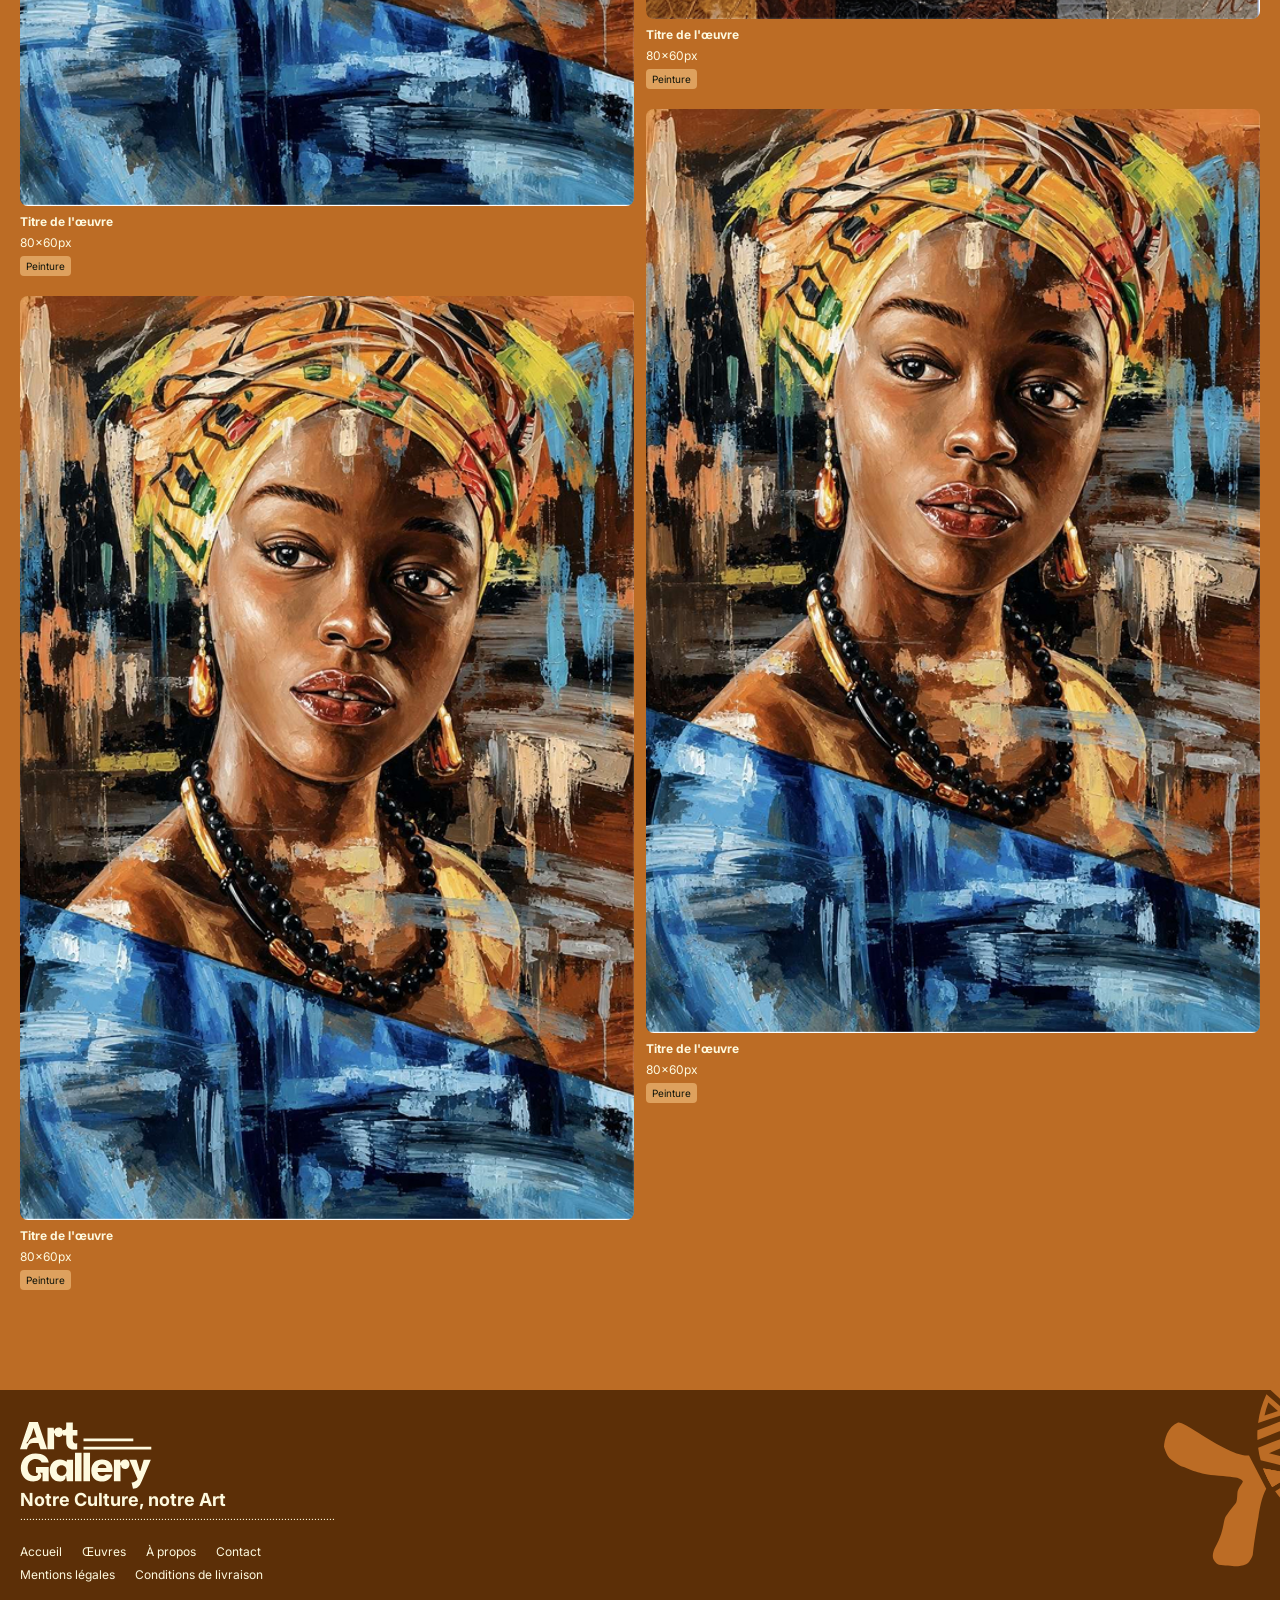
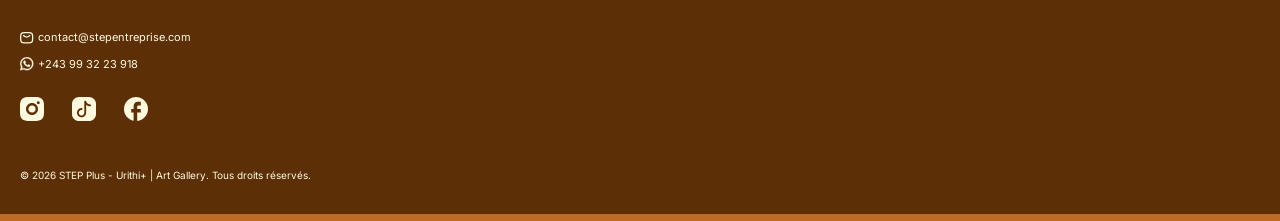
==== commit cd64c3f5: "update footer" ====
--- a/index.html
+++ b/index.html
@@ -176,9 +176,9 @@
                         </div>
 
                         <div class="SocialMedia">
-                            <img src="./assets/images/Icon-IG.svg" alt="">
-                            <img src="./assets/images/Icon-Tik.svg" alt="">
-                            <img src="./assets/images/Icon-FB.svg" alt="">
+                            <a href="https://www.instagram.com/urithi_plus/"><img src="./assets/images/Icon-IG.svg" alt=""></a>
+                            <a href="https://www.tiktok.com/@urithiplus"><img src="./assets/images/Icon-Tik.svg" alt=""></a>
+                            <a href="https://www.facebook.com/STEPUrithi"><img src="./assets/images/Icon-FB.svg" alt=""></a>
                         </div>
 
                         <p class="Copyright">© 2026 STEP Plus - Urithi+ | Art Gallery. Tous droits réservés.</p>
--- a/style/main.css
+++ b/style/main.css
@@ -678,6 +678,11 @@
             align-items: flex-start;
             flex-direction: column;
             gap: 26px;
+
+                .Copyright{
+                    font-size: 0.625rem;
+                    margin-top: 18px;
+                }
         }
 
         /* Contact */
@@ -703,6 +708,15 @@
                     }
            } 
         /* ------- */
+
+        /* SocialMedia */
+            .Footer .Container .Bloc_2 .SocialMedia{
+                display: flex;
+                align-items: center;
+                gap: 28px;
+            }
+        /* ----------- */
+        
     /* ------------------ */
     
 /* ------ */
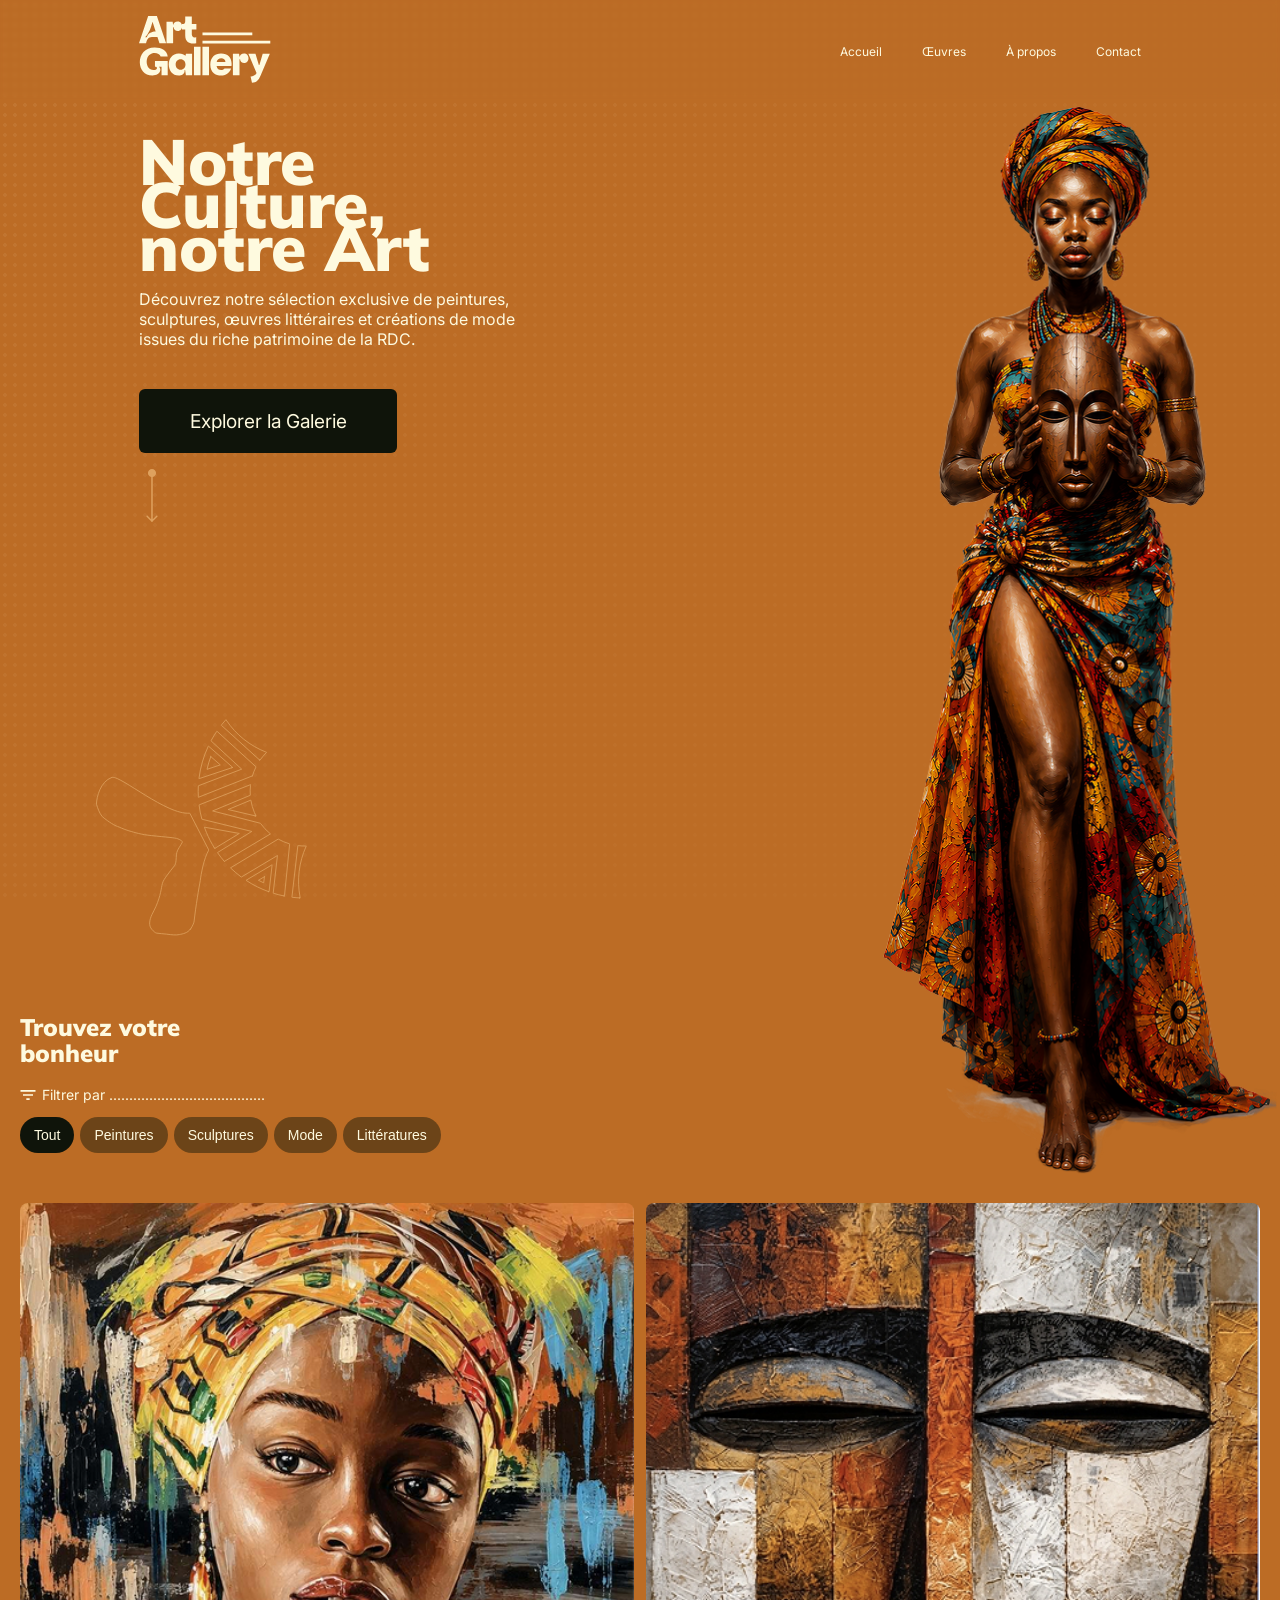
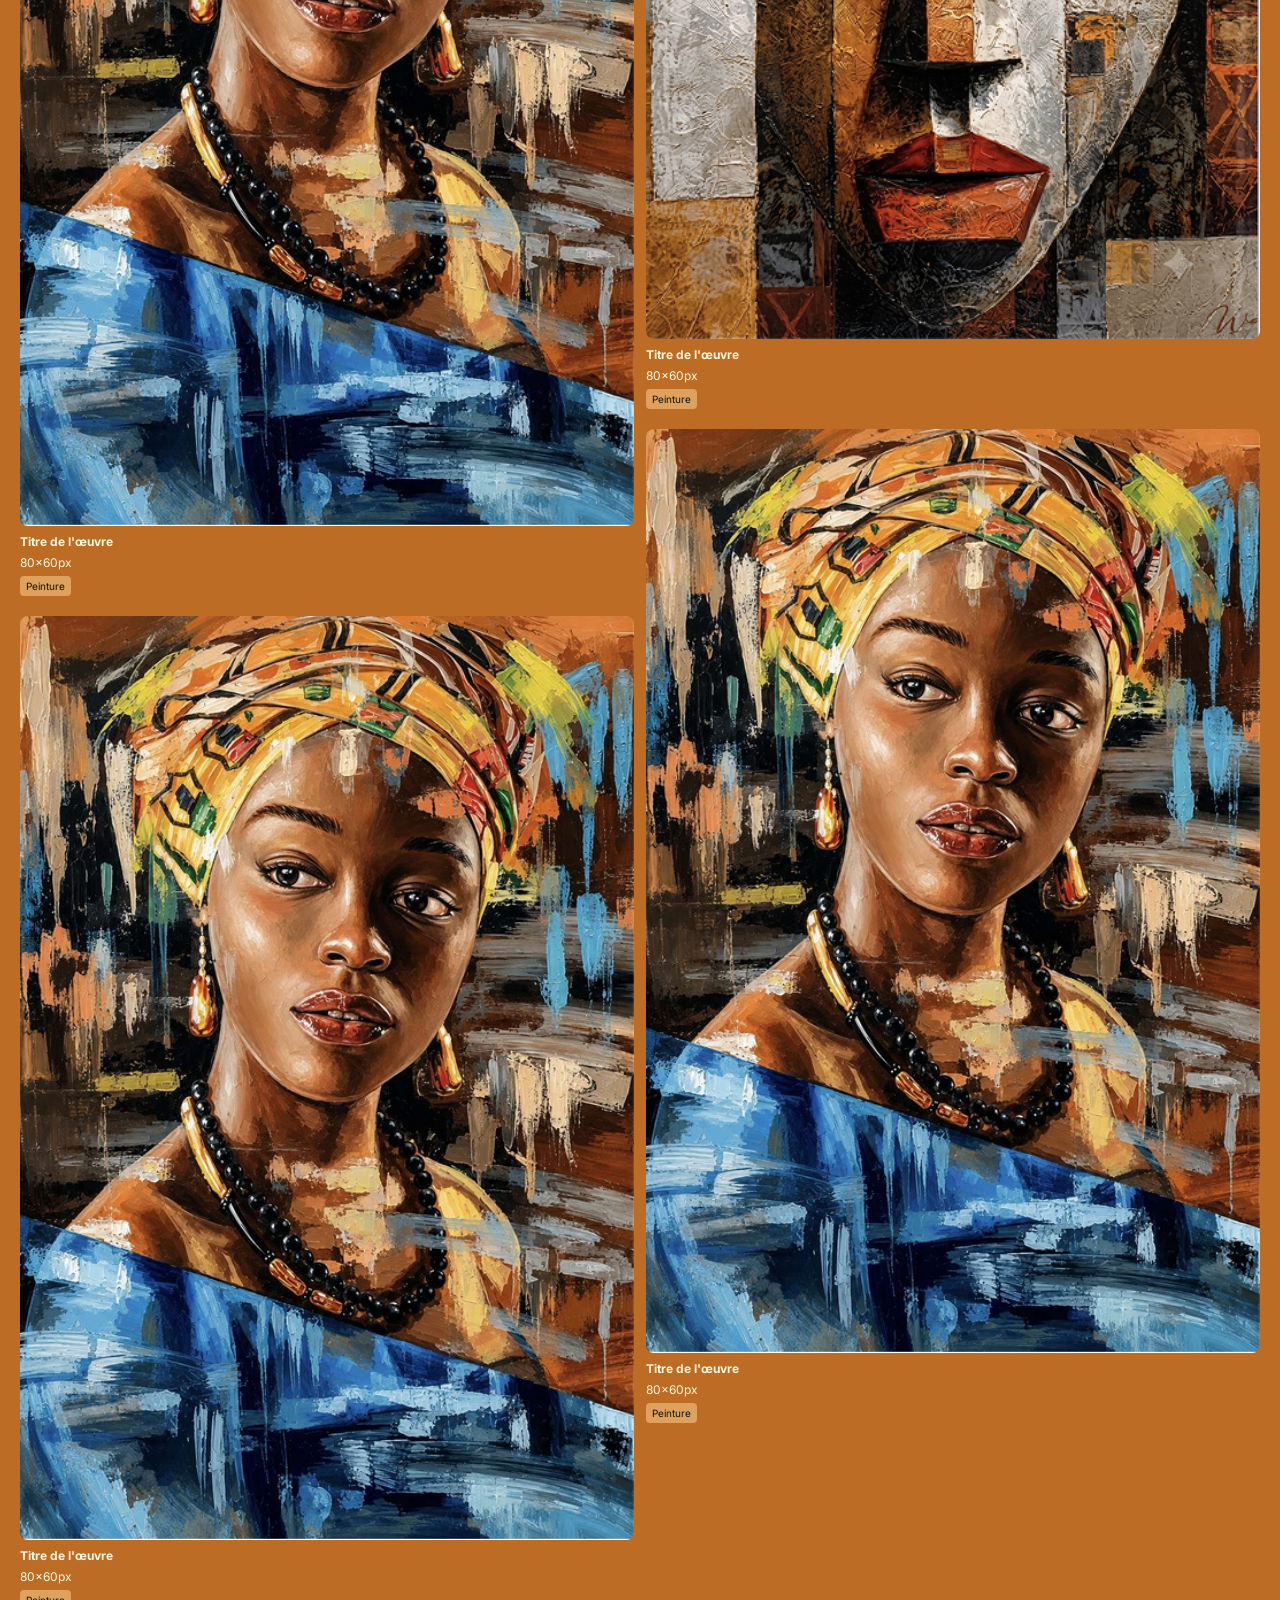
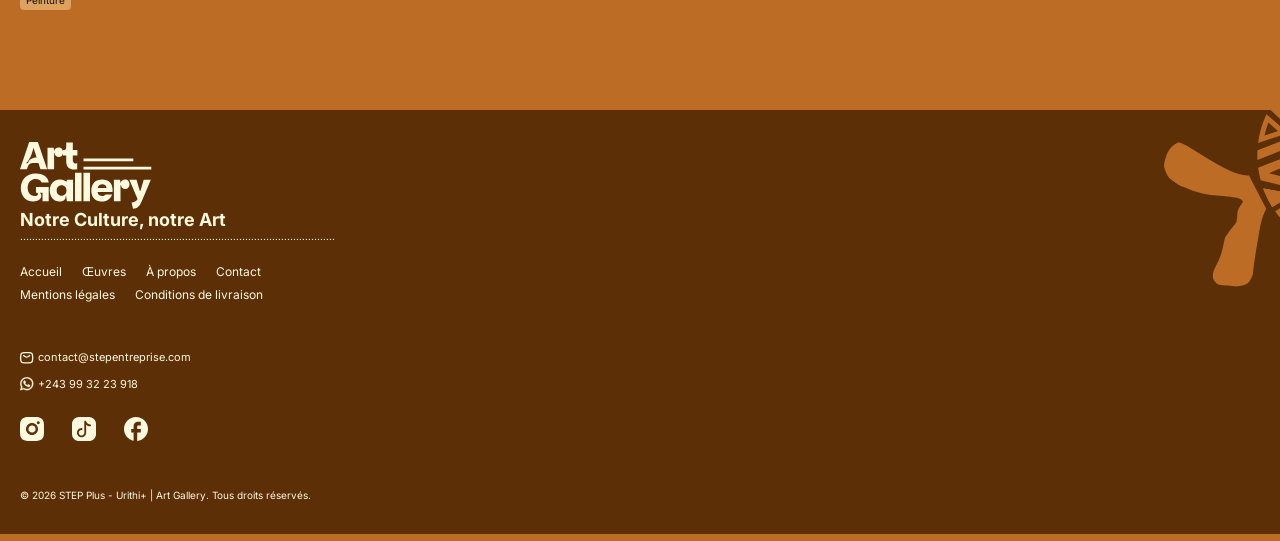
==== commit 5062fce3: "update" ====
--- a/index.html
+++ b/index.html
@@ -41,7 +41,9 @@
         <!-- ------ -->
 
         <!-- Illust_1 -->
-            <img class="Illust_1"  src="./assets/images/Illust_1.png" alt="">
+            <div class="Illust-Container">
+                <img class="Illust_1"  src="./assets/images/Illust_1.png" alt="">
+            </div>
         <!-- -------- -->
 
         <!-- Hero -->
--- a/style/main.css
+++ b/style/main.css
@@ -51,6 +51,7 @@
 /* Stylisation Button01*/
     .Button01 {
         text-align: center;
+        font-size: clamp(0.875rem, 0.75rem + 0.5556vw, 1.25rem);
         color: var(--ligh-01);
         background-color: var(--black-01);
         border: none;
@@ -126,8 +127,8 @@
     }
 
     .Button01.Large {
-        padding: 14px 14px;
-        max-width: 200px;
+        padding: clamp(14px, 11.1579px + 0.7895vw, 20px);
+        max-width: clamp(172px, 131.2632px + 11.3158vw, 258px);
     }
 
     /*---------------------*/
@@ -164,14 +165,20 @@
                 width: 100%;
                 padding: 16px 0px;
                 position: fixed;
-                background-color: color-mix(in srgb, var(--primary-01) 78%, transparent);
-                backdrop-filter: blur(4px);
+                background-color: color-mix(in srgb, var(--primary-01) 16%, transparent);
+                backdrop-filter: blur(2px);
+                transition: background-color 0.4s ease, backdrop-filter 0.4s ease;
                 z-index: 100;
 
                 /* Responsive Tablette */
                     @media (max-width: 860px) {
                         padding: 10px 0px;
                     }
+            }
+
+            .Navbar.scrolled {
+                background-color: color-mix(in srgb, var(--primary-01) 78%, transparent);
+                backdrop-filter: blur(4px);
             }
 
             .Navbar a{
@@ -198,9 +205,17 @@
                 display: flex;
                 justify-content: space-between;
                 align-items: center;
-                width: 90%;
-                max-width: 1160px;
+                width: 100%;
+                max-width: clamp(360px, 106.6667px + 70.3704vw, 1120px);
+                padding-left: clamp(0px, 26.6667px + -1.8519vw, 20px);
+                padding-right: clamp(0px, 26.6667px + -1.8519vw, 20px);
                 margin: 0 auto;
+
+                /* Responsive */
+                    /* @media (min-width: 458px) {
+                        width: 84%;
+                    } */
+                /* ---------- */
             }
 
             .Menu-Desktop{
@@ -308,9 +323,9 @@
                     z-index: 99;
                     height: 100dvh;
                     width: 100%;
-                    background-color: color-mix(in srgb, var(--primary-01) 60%, transparent);
-                    backdrop-filter: blur(10px);
-                    -webkit-backdrop-filter: blur(10px);
+                    background-color: color-mix(in srgb, var(--primary-01) 88%, transparent);
+                    backdrop-filter: blur(4px);
+                    -webkit-backdrop-filter: blur(4px);
                     top: 0;
                     left: 360%;
                     right: 0;
@@ -346,41 +361,63 @@
 /* ----------------- */
 
 /* Illust_1 */
+    .Illust-Container{
+        width: 100%;
+        max-width: 1120px;
+        height: max-content;
+        position: absolute;
+        padding-top: 92px;
+        padding-right: 32px;
+        display: flex;
+        justify-content: center;
+        margin: auto;
+        left: 0;
+        right: 0;
+        z-index: -1;
+    }
     .Illust_1{
         width: 100%;
-        max-width: 262px;
-        height: fit-content;
-        position: absolute;
-        right: -80px;
-        top: 80px;
+        max-width: clamp(262px, 183.25px + 21.875vw, 402px);
+        margin-left: clamp(294px, 5.811px + 80.0525vw, 904px);
     }
 /* ------- */
 
 /* Hero-Section */
     .Hero-Section{
         width: 100%;
-        height: 538px;
+        height: 100svh;
         display: flex;
         justify-content: center;
     }
 
     .Hero-Section .Container{
         width: 100%;
+        max-width: clamp(360px, 106.6667px + 70.3704vw, 1122px);
         display: flex;
         justify-content: flex-start;
         flex-direction: column;
-        padding: 140px 20px 0px 20px;
+        /* padding: 140px 20px 0px 20px; */
+        padding-top: 140px;
+        padding-left: clamp(0px, 26.6667px + -1.8519vw, 20px);
         position: relative;
+        
+       
+       
+        /* Responsive */
+            /* @media (min-width: 458px) {
+                padding: 140px 36px 0px 36px;
+            } */
+        /* Responsive */
     }
 
     .Hero-Section .Container .Deco_1{
         position: absolute;
-        bottom: -92px;
+        bottom: -36px;
         left: -40px;
     }
 
     .Hero-Section .Container .Content{
-        width: 216px;
+        width: clamp(216px, 144px + 26vw, 432px);
         display: flex;
         justify-content: flex-start;
         flex-direction: column;
@@ -402,16 +439,16 @@
 
                     h1{
                         font-family: 'Title', sans-serif;
-                        font-size: 2rem;
+                        font-size: clamp(2rem, 1.0526rem + 4.2105vw, 4rem);
                         font-weight: 900;
-                        line-height: 28px;
+                        line-height: clamp(26px, 19.3684px + 1.8421vw, 46px);
                         letter-spacing: -3%;
                     }
                     p{
                         font-family: 'Body', sans-serif;
-                        font-size: 0.75rem;
+                        font-size: clamp(0.75rem, 0.6316rem + 0.5263vw, 1rem);
                         letter-spacing: -3%;
-                        /* width: 188px; */
+                        width: clamp(188px, 82.8421px + 28.215vw, 388px);
                     }
                 }
             }
@@ -449,6 +486,12 @@
             gap: 20px;
             position: relative;
             z-index: 1;
+
+            /* Responsive */
+                @media (min-width: 400px) {
+                    width: fit-content;
+                }
+            /* ---------- */
 
                 h2{
                     font-family: 'Title', sans-serif;
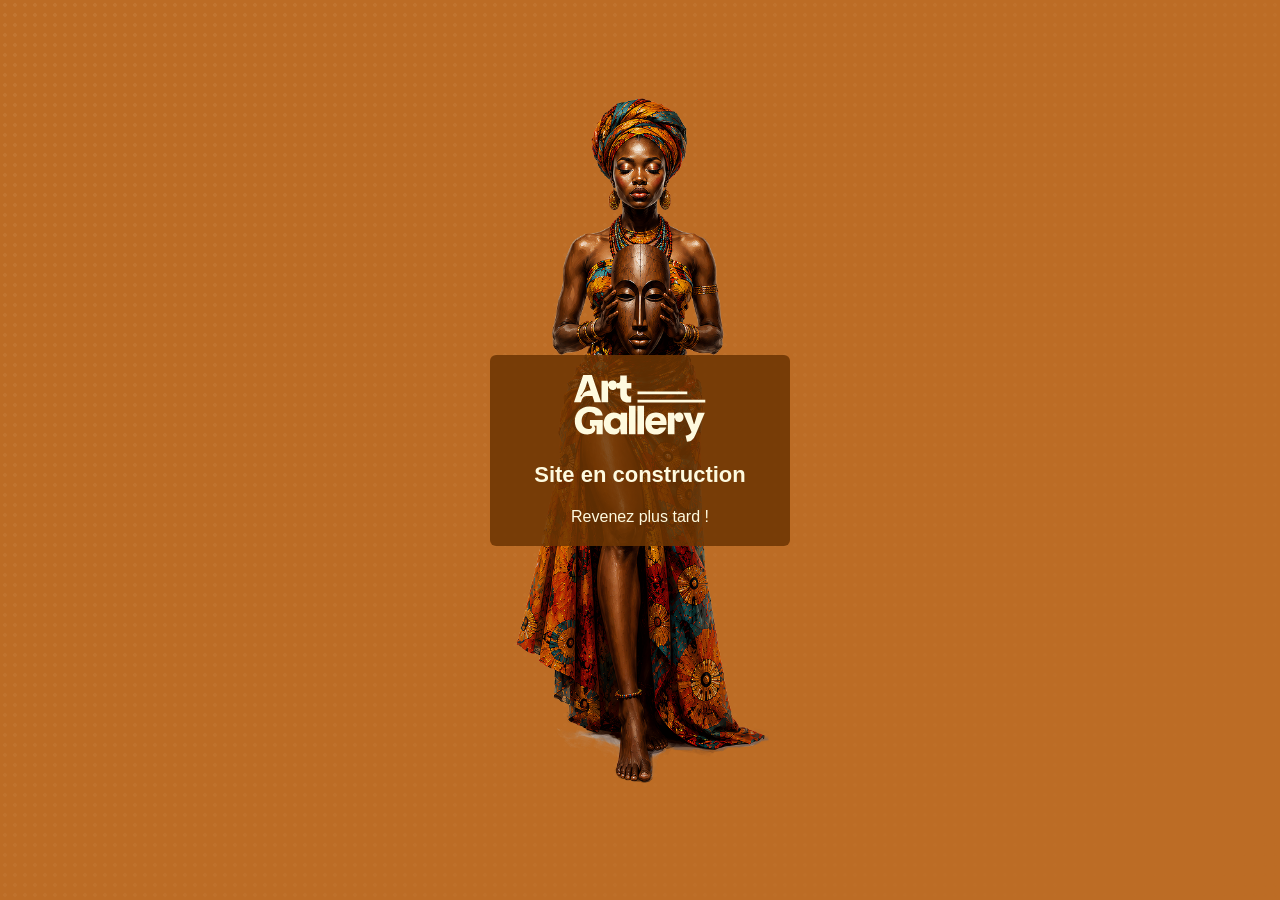
==== commit 885cfb87: "update" ====
--- a/index.html
+++ b/index.html
@@ -4,193 +4,63 @@
     <meta charset="UTF-8">
     <meta name="viewport" content="width=device-width, initial-scale=1.0">
     <title>Art Gallery</title>
-    <link rel="stylesheet" href="style/main.css">
 </head>
+<style>
+
+    *{
+        margin: 0;
+        padding: 0;
+        box-sizing: border-box;
+    }
+    body{
+        background-color: #BC6C25;
+        background-image: linear-gradient(134deg, #bc6c2500 0%, #BC6C25 100%), radial-gradient(#fefadf12 2px, #fefadf00 2px);
+        background-size: 100% 100%, 10px 10px;
+        background-position: center, 0 0;
+        background-attachment: fixed;
+    }
+    section{
+        width: 100%;
+        height: 100svh;
+        display: flex;
+        justify-content: center;
+        align-items: center;
+        flex-direction: column;
+        
+    }
+    .container{
+        display: flex;
+        justify-content: center;
+        align-items: center;
+        flex-direction: column;
+        color: #FEFADF;
+        font-family: sans-serif;
+        gap: 20px;
+        position: relative;
+        z-index: 100;
+        width: 300px;
+        padding: 20px 40px;
+        border-radius: 6px;
+        background-color: #6d3503db;
+    }
+    h1{
+        font-size: 22px;
+
+    }
+    .Illust_1{
+        width: 258px;
+        position: absolute;
+        z-index: 1;
+    }
+</style>
 <body>
-    <main>
-        <!-- Navbar -->
-            <nav class="Navbar">
-                <div class="Navbar-Container">
-                    <img class="Logo-img" src="./assets/images/Logo-ArtGallery.svg" alt="Logo-ArtGallery">
-                    <ul class="Menu-Desktop">
-                        <li><a href="#">Accueil</a></li>
-                        <li><a href="#">Œuvres</a></li>
-                        <li><a href="#">À propos</a></li>
-                        <li><a href="#">Contact</a></li>
-                    </ul>
-            
-                    <!-- Menu Mobile -->
-                    <button class="BtnBurger">
-                        <svg viewBox="0 0 64 48">
-                            <path d="M19,15 L45,15 C70,15 58,-2 49.0177126,7 L19,37"></path>
-                            <path d="M19,24 L45,24 C61.2371586,24 57,49 41,33 L32,24"></path>
-                            <path d="M45,33 L19,33 C-8,33 6,-2 22,14 L45,37"></path>
-                        </svg>
-                    </button>
-                </div>
-            </nav>
-            <!-- List menu mobile externe -->
-            <div class="Menu-Mobile">
-                <div class="ListMenu">
-                    <li><a href="#">Accueil</a></li>
-                    <li><a href="#">Œuvres</a></li>
-                    <li><a href="#">À propos</a></li>
-                    <li><a href="#">Contact</a></li>
-                </div>
-            </div>
-        <!-- ------ -->
-
-        <!-- Illust_1 -->
-            <div class="Illust-Container">
-                <img class="Illust_1"  src="./assets/images/Illust_1.png" alt="">
-            </div>
-        <!-- -------- -->
-
-        <!-- Hero -->
-            <section class="Hero-Section">
-                <div class="Container">
-                    <div class="Content">
-                        <div class="Bloc">
-                            <div class="bloc_1">
-                                <h1>Notre Culture,<br>notre Art</h1>
-                                <p>
-                                    Découvrez notre sélection exclusive de peintures, 
-                                    sculptures, œuvres littéraires et créations de mode 
-                                    issues du riche patrimoine de la RDC.
-                                </p>
-                            </div>
-                            <!-- CTA -->
-                            <a href="#Grille-Section" class="Button01 Primary Large" role="button" style="text-decoration: none;">Explorer la Galerie </a>
-                        </div>
-                        <a href="#Grille-Section">
-                            <img class="Indicator" src="./assets/images/Indicator.svg" alt="Indicator">
-                        </a>
-                    </div>
-                    <img class="Deco_1" src="./assets/images/Deco_1.svg" alt="deco">
-                </div>
-            </section>
-        <!-- ---- -->
-
-        <!-- Grille-Section -->
-            <section class="Grille-Section" id="Grille-Section">
-                <div class="Container">
-                    <div class="Bloc">
-                        <h2>Trouvez votre<br>bonheur</h2>
-                        <div class="Filter-Container">
-                            <div class="Title">
-                                <img class="Icon-Filter" src="./assets/images/Icon-Filter.svg" alt="Icon-Filter">
-                                <p>Filtrer par .......................................</p>
-                            </div>
-                            <div class="FilterGrp">
-                                <button class="Btn-Filter active">Tout</button>
-                                <button class="Btn-Filter">Peintures</button>
-                                <button class="Btn-Filter">Sculptures</button>
-                                <button class="Btn-Filter">Mode</button>
-                                <button class="Btn-Filter">Littératures</button>
-                            </div>
-                        </div>
-                    </div>
-
-                    <div class="Card-Container">
-                        <!-- Colonne gauche : cartes 1, 3, 5... -->
-                        <div class="Col">
-                            <div class="Card">
-                                <div class="Img-Container">
-                                    <img class="Card-Img" src="./assets/images/EtrePensive_1.jpg" alt="">
-                                </div>
-                                <div class="Infos">
-                                    <p class="Title">Titre de l'œuvre</p>
-                                    <p class="Size">80x60px</p>
-                                    <p class="Badge">Peinture</p>
-                                </div>
-                            </div>
-                            <div class="Card">
-                                <div class="Img-Container">
-                                    <img class="Card-Img" src="./assets/images/EtrePensive_1.jpg" alt="">
-                                </div>
-                                <div class="Infos">
-                                    <p class="Title">Titre de l'œuvre</p>
-                                    <p class="Size">80x60px</p>
-                                    <p class="Badge">Peinture</p>
-                                </div>
-                            </div>
-                        </div>
-                        <!-- Colonne droite : cartes 2, 4, 6... -->
-                        <div class="Col">
-                            <div class="Card">
-                                <div class="Img-Container">
-                                    <img class="Card-Img" src="./assets/images/image-2.jpg" alt="">
-                                </div>
-                                <div class="Infos">
-                                    <p class="Title">Titre de l'œuvre</p>
-                                    <p class="Size">80x60px</p>
-                                    <p class="Badge">Peinture</p>
-                                </div>
-                            </div>
-                            <div class="Card">
-                                <div class="Img-Container">
-                                    <img class="Card-Img" src="./assets/images/EtrePensive_1.jpg" alt="">
-                                </div>
-                                <div class="Infos">
-                                    <p class="Title">Titre de l'œuvre</p>
-                                    <p class="Size">80x60px</p>
-                                    <p class="Badge">Peinture</p>
-                                </div>
-                            </div>
-                        </div>
-                    </div>
-                </div>
-            </section>
-        <!-- -------------- -->
-
-        <!-- Footer -->
-            <footer class="Footer">
-                <img class="Deco_2" src="./assets/images/Deco_2.svg" alt="Deco_2">
-                <div class="Container">
-                    <div class="Bloc_1">
-                        <div class="bloc">
-                            <div class="Grp">
-                                <img class="Logo" src="./assets/images/Logo-ArtGallery.svg" alt="">
-                                <p>Notre Culture, notre Art</p>
-                            </div>
-                            <p>.........................................................................................................</p>
-                        </div>
-                        <div class="Link-Container">
-                            <a class="Link" href="#">Accueil</a>
-                            <a class="Link" href="#">Œuvres</a>
-                            <a class="Link" href="#">À propos</a>
-                            <a class="Link" href="#">Contact</a>
-                            <a class="Link" href="#">Mentions légales</a>
-                            <a class="Link" href="#">Conditions de livraison</a>
-                        </div>
-                    </div>
-                    
-                    <div class="Bloc_2">
-                        <div class="Contact">
-                            <div class="Mail">
-                                <img src="./assets/images/Icon-Mail.svg" alt="">
-                                <p>contact@stepentreprise.com</p>
-                            </div>
-                            <div class="Number">
-                                <img src="./assets/images/Icon-WhatsApp.svg" alt="">
-                                <p>+243 99 32 23 918</p>
-                            </div>
-                        </div>
-
-                        <div class="SocialMedia">
-                            <a href="https://www.instagram.com/urithi_plus/"><img src="./assets/images/Icon-IG.svg" alt=""></a>
-                            <a href="https://www.tiktok.com/@urithiplus"><img src="./assets/images/Icon-Tik.svg" alt=""></a>
-                            <a href="https://www.facebook.com/STEPUrithi"><img src="./assets/images/Icon-FB.svg" alt=""></a>
-                        </div>
-
-                        <p class="Copyright">© 2026 STEP Plus - Urithi+ | Art Gallery. Tous droits réservés.</p>
-                    </div>
-                </div>
-            </footer>
-        <!-- ------ -->
-    </main>
-
-    <script src="script/main.js"></script>
-    <script src="script/BtnTape.js"></script>
+    <section>
+        <div class="container">
+            <img src="./assets/images/Logo-ArtGallery.svg" alt="">
+            <h1>Site en construction</h1>
+            <p>Revenez plus tard !</p>
+        </div>
+        <img class="Illust_1" src="./assets/images/Illust_1.png" alt="">
+    </section>
 </body>
 </html>
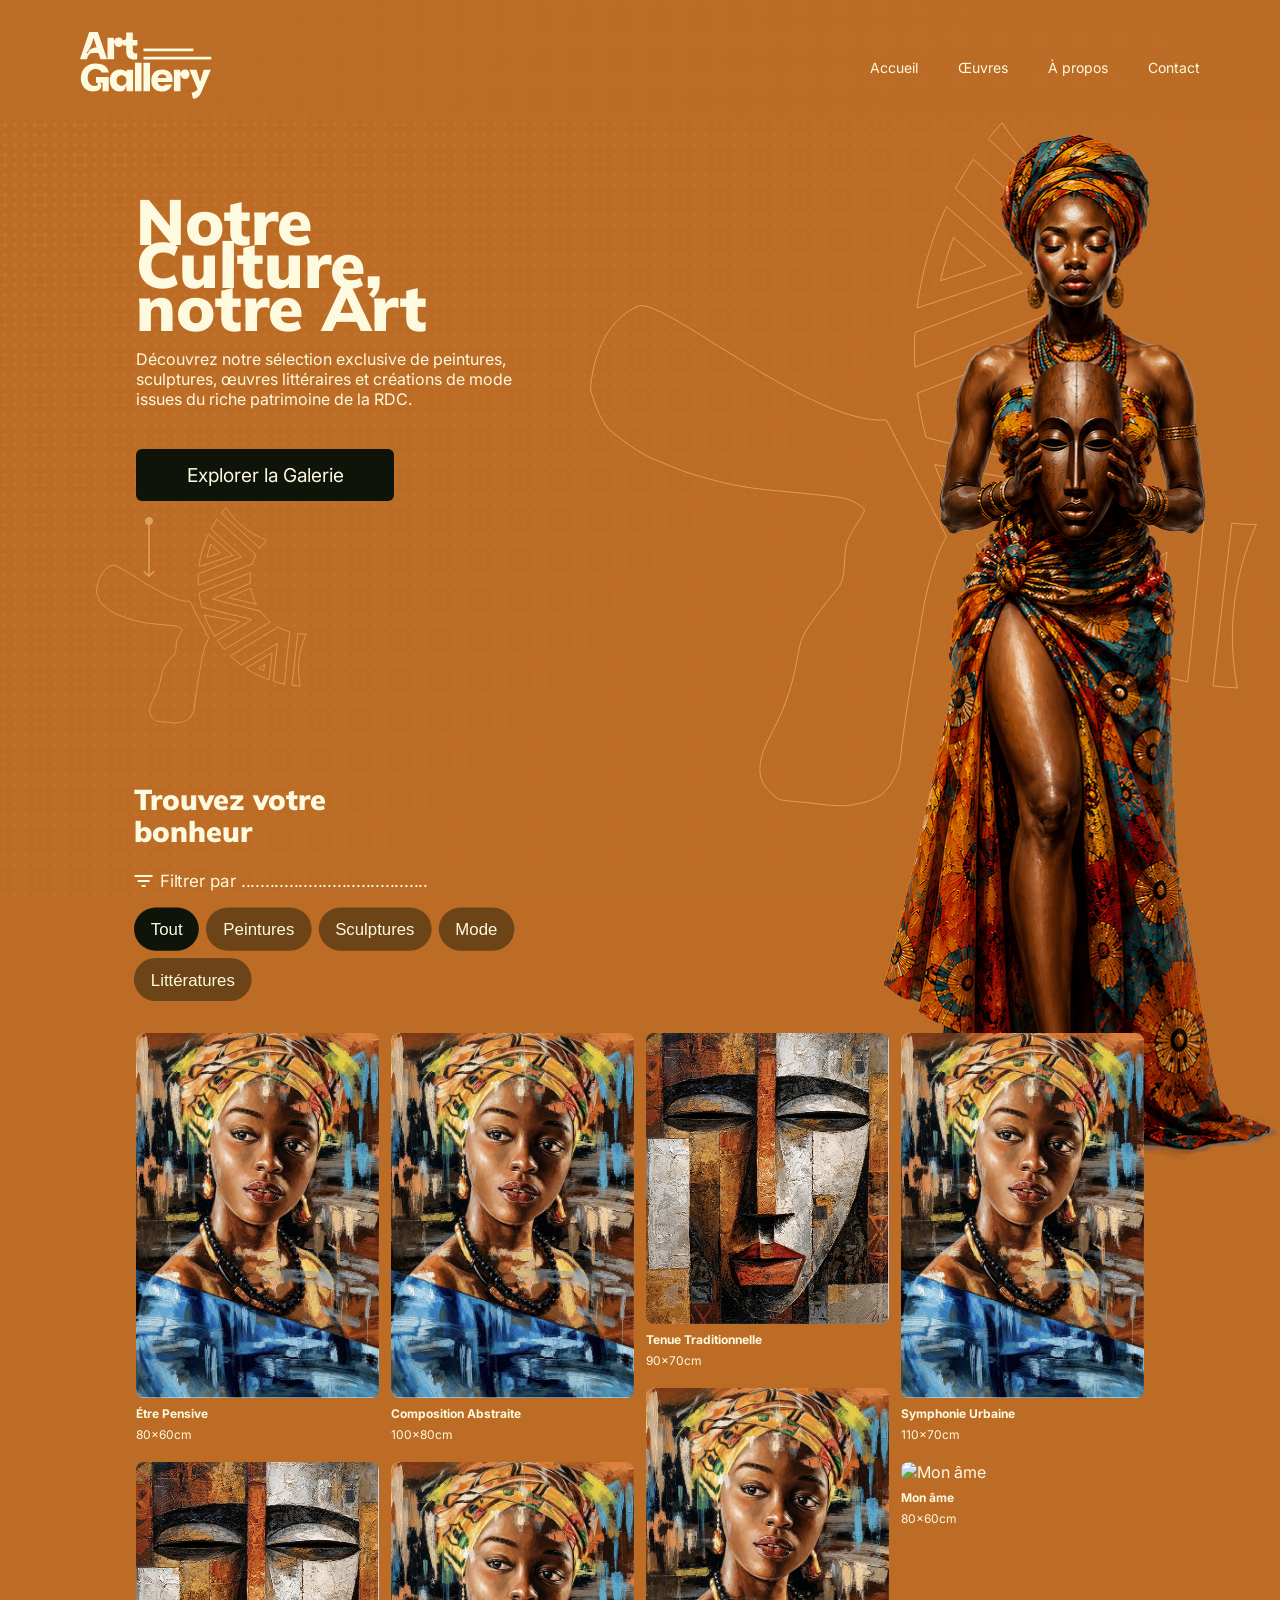
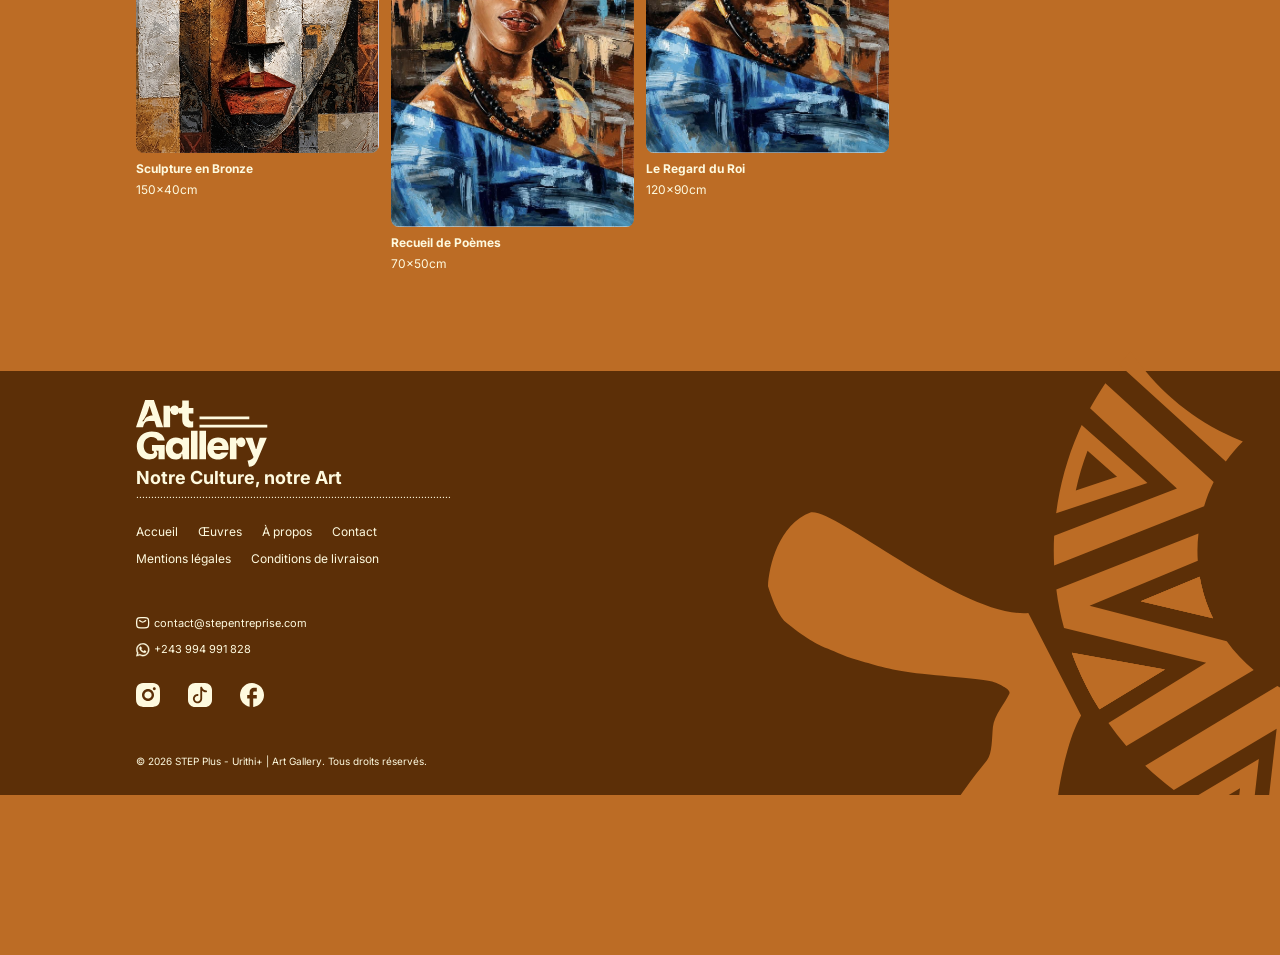
==== commit edf6d635: "🔁 home.html devient index.html (page d'accueil), ancien index -> wait.html, liens mis à jour" ====
--- a/index.html
+++ b/index.html
@@ -1,66 +1,152 @@
 <!DOCTYPE html>
 <html lang="fr">
 <head>
+    <link rel="icon" href="./assets/images/Favicon.svg">
     <meta charset="UTF-8">
     <meta name="viewport" content="width=device-width, initial-scale=1.0">
     <title>Art Gallery</title>
+    <link rel="stylesheet" href="style/main.css">
 </head>
-<style>
+<body>
+    <main>
+        <!-- Navbar -->
+            <nav class="Navbar">
+                <div class="Navbar-Container">
+                    <a href="index.html"><img class="Logo-img" src="./assets/images/Logo-ArtGallery.svg" alt="Logo-ArtGallery"></a>
+                    <ul class="Menu-Desktop">
+                        <li><a href="index.html">Accueil</a></li>
+                        <li><a href="#Grille-Section">Œuvres</a></li>
+                        <li><a href="#">À propos</a></li>
+                        <li><a href="#Footer">Contact</a></li>
+                    </ul>
+            
+                    <!-- Menu Mobile -->
+                    <button class="BtnBurger">
+                        <svg viewBox="0 0 64 48">
+                            <path d="M19,15 L45,15 C70,15 58,-2 49.0177126,7 L19,37"></path>
+                            <path d="M19,24 L45,24 C61.2371586,24 57,49 41,33 L32,24"></path>
+                            <path d="M45,33 L19,33 C-8,33 6,-2 22,14 L45,37"></path>
+                        </svg>
+                    </button>
+                </div>
+            </nav>
+            <!-- List menu mobile externe -->
+            <div class="Menu-Mobile">
+                <div class="ListMenu">
+                    <li><a href="#">Accueil</a></li>
+                    <li><a href="#Grille-Section">Œuvres</a></li>
+                    <li><a href="#">À propos</a></li>
+                    <li><a href="#Footer">Contact</a></li>
+                </div>
+            </div>
+        <!-- ------ -->
 
-    *{
-        margin: 0;
-        padding: 0;
-        box-sizing: border-box;
-    }
-    body{
-        background-color: #BC6C25;
-        background-image: linear-gradient(134deg, #bc6c2500 0%, #BC6C25 100%), radial-gradient(#fefadf12 2px, #fefadf00 2px);
-        background-size: 100% 100%, 10px 10px;
-        background-position: center, 0 0;
-        background-attachment: fixed;
-    }
-    section{
-        width: 100%;
-        height: 100svh;
-        display: flex;
-        justify-content: center;
-        align-items: center;
-        flex-direction: column;
-        
-    }
-    .container{
-        display: flex;
-        justify-content: center;
-        align-items: center;
-        flex-direction: column;
-        color: #FEFADF;
-        font-family: sans-serif;
-        gap: 20px;
-        position: relative;
-        z-index: 100;
-        width: 300px;
-        padding: 20px 40px;
-        border-radius: 6px;
-        background-color: #6d3503db;
-    }
-    h1{
-        font-size: 22px;
+        <!-- Illust_1 -->
+            <div class="Illust-Container">
+                <img class="Illust_1"  src="./assets/images/Illust_1.png" alt="">
+            </div>
+        <!-- -------- -->
 
-    }
-    .Illust_1{
-        width: 258px;
-        position: absolute;
-        z-index: 1;
-    }
-</style>
-<body>
-    <section>
-        <div class="container">
-            <img src="./assets/images/Logo-ArtGallery.svg" alt="">
-            <h1>Site en construction</h1>
-            <p>Revenez plus tard !</p>
-        </div>
-        <img class="Illust_1" src="./assets/images/Illust_1.png" alt="">
-    </section>
+        <!-- Hero section -->
+            <section class="Hero-Section">
+                <div class="Container">
+                    <div class="Content">
+                        <div class="Bloc">
+                            <div class="bloc_1">
+                                <h1>Notre Culture,<br>notre Art</h1>
+                                <p>
+                                    Découvrez notre sélection exclusive de peintures, 
+                                    sculptures, œuvres littéraires et créations de mode 
+                                    issues du riche patrimoine de la RDC.
+                                </p>
+                            </div>
+                            <!-- CTA -->
+                            <a href="#Grille-Section" class="Button01 Primary Large" role="button" style="text-decoration: none;">Explorer la Galerie </a>
+                        </div>
+                        <a href="#Grille-Section">
+                            <img class="Indicator" src="./assets/images/Indicator.svg" alt="Indicator">
+                        </a>
+                    </div>
+
+                    <img class="Deco_1" src="./assets/images/Deco_1.svg" alt="deco">
+                    <img class="Deco_2" src="./assets/images/Deco_3.svg" alt="deco">
+                </div>
+            </section>
+        <!-- ------------ -->
+
+        <!-- Grille-Section -->
+            <section class="Grille-Section" id="Grille-Section">
+                <div class="Container">
+                    <div class="Bloc">
+                        <h2>Trouvez votre<br>bonheur</h2>
+                        <div class="Filter-Container">
+                            <div class="Title">
+                                <img class="Icon-Filter" src="./assets/images/Icon-Filter.svg" alt="Icon-Filter">
+                                <p>Filtrer par .......................................</p>
+                            </div>
+
+                            <div class="FilterGrp">
+                                <button class="Btn-Filter active">Tout</button>
+                                <button class="Btn-Filter">Peintures</button>
+                                <button class="Btn-Filter">Sculptures</button>
+                                <button class="Btn-Filter">Mode</button>
+                                <button class="Btn-Filter">Littératures</button>
+                            </div>
+                        </div>
+                    </div>
+
+                    <div class="Card-Container"></div>
+                </div>
+            </section>
+        <!-- -------------- -->
+    </main>
+    <!-- Footer -->
+        <footer class="Footer" id="Footer">
+            <img class="Deco_2" src="./assets/images/Deco_2.svg" alt="Deco_2">
+            <div class="Container">
+                <div class="Bloc_1">
+                    <div class="bloc">
+                        <div class="Grp">
+                            <img class="Logo" src="./assets/images/Logo-ArtGallery.svg" alt="">
+                            <p>Notre Culture, notre Art</p>
+                        </div>
+                        <p>.........................................................................................................</p>
+                    </div>
+                    <div class="Link-Container">
+                        <a class="Link" href="#">Accueil</a>
+                        <a class="Link" href="#Grille-Section">Œuvres</a>
+                        <a class="Link" href="#">À propos</a>
+                        <a class="Link" href="#Footer">Contact</a>
+                        <a class="Link" href="#">Mentions légales</a>
+                        <a class="Link" href="#">Conditions de livraison</a>
+                    </div>
+                </div>
+                
+                <div class="Bloc_2">
+                    <div class="Contact">
+                        <div class="Mail">
+                            <img src="./assets/images/Icon-Mail.svg" alt="">
+                            <p>contact@stepentreprise.com</p>
+                        </div>
+                        <div class="Number">
+                            <img src="./assets/images/Icon-WhatsApp.svg" alt="">
+                            <p>+243 994 991 828</p>
+                        </div>
+                    </div>
+
+                    <div class="SocialMedia">
+                        <a href="https://www.instagram.com/urithi_plus/"><img src="./assets/images/Icon-IG.svg" alt=""></a>
+                        <a href="https://www.tiktok.com/@urithiplus"><img src="./assets/images/Icon-Tik.svg" alt=""></a>
+                        <a href="https://www.facebook.com/STEPUrithi"><img src="./assets/images/Icon-FB.svg" alt=""></a>
+                    </div>
+
+                    <p class="Copyright">© 2026 STEP Plus - Urithi+ | Art Gallery. Tous droits réservés.</p>
+                </div>
+            </div>
+        </footer>
+    <!-- ------ -->
+
+    <script src="script/main.js"></script>
+    <script src="script/BtnTape.js"></script>
 </body>
 </html>
--- a/style/main.css
+++ b/style/main.css
@@ -0,0 +1,1332 @@
+/* Root ......... */
+    *{
+        margin: 0;
+        padding: 0;
+        box-sizing: border-box;
+        -webkit-tap-highlight-color: transparent;
+    }
+    :root {
+        --primary-01: #BC6C25;
+        --primary-02: #DEA15E;
+        --light-01: #FEFADF;
+        --black-01: #0F140A;
+        --black-02: #283519;
+        --black-03: #5C2F07;
+        --secondary-01: #606D38;
+    }
+
+    @font-face {
+        font-family: 'Title';
+        src: url('../public/font/Mulish-VariableFont_wght.ttf') format('truetype');
+        font-weight: 100 900; /* Plage de poids pour le font variable */
+        font-style: normal;
+    }
+
+    @font-face {
+        font-family: 'Body';
+        src: url('../public/font/Inter-VariableFont_opsz,wght.ttf') format('truetype');
+        font-weight: 100 900; /* Plage de poids pour le font variable */
+        font-style: normal;
+    }
+    html{
+        overflow: auto;
+    }
+
+    body {
+        min-height: 100vh;
+        background-color: var(--primary-01);
+        /* Superposition : 1. Le dégradé sombre vers le bas, 2. Le pattern de pointillés (6% d'opacité) */
+        background-image: linear-gradient(134deg, #bc6c2500 0%, #BC6C25 100%), radial-gradient(#fefadf12 2px, #fefadf00 2px);
+        background-size: 100% 100%, 10px 10px; /* Taille du dégradé (100%) et espacement des points (20px) */
+        background-position: center, 0 0;
+        background-attachment: fixed; /* Fixe le fond pour qu'il ne défile pas avec le contenu */
+        color: var(--light-01);
+        font-family: 'Body', sans-serif;
+        position: relative;
+        overflow: clip;
+    }
+
+    main{
+        width: min(88vw, 1120px);
+        margin: 0 auto;
+        position: relative;
+    }
+/* .............. */
+
+
+/* Stylisation Button01*/
+    .Button01 {
+        text-align: center;
+        font-size: clamp(0.875rem, 0.75rem + 0.5556vw, 1.25rem);
+        font-family: 'Body', sans-serif;
+        color: var(--ligh-01);
+        background-color: var(--black-01);
+        border: none;
+        border-radius: 6px;
+        -webkit-box-sizing: border-box;
+        box-sizing: border-box;
+        outline: none;
+        cursor: pointer;
+        max-width: -webkit-fit-content;
+        max-width: -moz-fit-content;
+        max-width: fit-content;
+        padding: 12px 28px;
+        -webkit-transition: all 300ms ease-in-out;
+        transition: all 300ms ease-in-out;
+        -moz-user-select: none;
+        -ms-user-select: none;
+        user-select: none;
+        /* empecher la copie du texte du bouton */
+        -webkit-user-select: none;
+        -ms-touch-action: manipulation;
+        touch-action: manipulation;
+        /* bloquer les manipulation pas importante tels que le double-tap pour zoom*/
+
+            img{
+                width: 18px;
+            }
+    }
+
+    .Button01:disabled {
+        /* désactive les interactions de la souris sur les éléments lorsqu'il est dans l'état :disabled */
+        pointer-events: none;
+    }
+
+    @media (hover: hover) {
+        .Button01:hover {
+            background-color: var(--black-01);
+            -webkit-box-shadow: 0 8px 15px rgba(0, 0, 0, 0.4);
+            box-shadow: 0 8px 15px rgba(0, 0, 0, 0.4);
+            -webkit-transform: translateY(-2px);
+            transform: translateY(-2px);
+        }
+    }
+
+    .Button01:active {
+        background-color: var(--black-01);
+        -webkit-box-shadow: none;
+        box-shadow: none;
+        -webkit-transform: scale(0.8);
+        transform: scale(0.8);
+    }
+
+    .Button01.tape01 {
+        background-color: #000000;
+        /* -webkit-box-shadow: 0 8px 15px rgba(0, 0, 0, 0.4);
+        box-shadow: 0 8px 15px rgba(0, 0, 0, 0.4); */
+        -webkit-transform: translateY(-2px);
+        transform: translateY(-2px);
+    }
+
+    /* ⚠️ A utiliser que si le boutton à un changement de couleur au hover */
+    /* .is-touch-device .Button01:hover {
+        background-color: var(--black-01);
+        -webkit-box-shadow: none;
+        box-shadow: none;
+        -webkit-transform: none;
+        transform: none;
+    } */
+
+    /*------------ */
+    /* Sizing ---------- */
+    .Button01.Small {
+        padding: 6px 12px;
+    }
+
+    .Button01.Medium {
+        padding: 10px 22px;
+    }
+
+    .Button01.Large {
+        padding: 14px;
+        max-width: clamp(172px, 131.2632px + 11.3158vw, 258px);
+    }
+
+    /*----- Prmimary -------*/
+        .Button01.Primary {
+            background-color: var(--black-01);
+        }
+
+        @media (hover: hover) {
+            .Button01.Primary:hover {
+                background-color: var(--black-01);
+                -webkit-box-shadow: 0 8px 15px rgba(55, 23, 1, 0.4);
+                box-shadow: 0 8px 15px rgba(55, 23, 1, 0.4);
+                -webkit-transform: translateY(-2px);
+                transform: translateY(-2px);
+            }
+        }
+
+        .Button01.Primary:active {
+            background-color: var(--black-01);
+            -webkit-box-shadow: none;
+            box-shadow: none;
+            -webkit-transform: scale(0.8);
+            transform: scale(0.8);
+        }
+
+        .Button01.Primary.tape01 {
+            background-color: var(--black-01);
+        }
+    /* ------------------- */
+
+    /*----- Secondary -------*/
+        .Button01.Secondary {
+            background-color: var(--light-01);
+            color: var(--black-03);
+            font-weight: 600;
+        }
+
+        @media (hover: hover) {
+            .Button01.Secondary:hover {
+                background-color: var(--light-01);
+                -webkit-box-shadow: 0 8px 15px rgba(55, 23, 1, 0.4);
+                box-shadow: 0 8px 15px rgba(55, 23, 1, 0.4);
+                -webkit-transform: translateY(-2px);
+                transform: translateY(-2px);
+            }
+        }
+
+        .Button01.Secondary:active {
+            background-color: var(--light-01);
+            -webkit-box-shadow: none;
+            box-shadow: none;
+            -webkit-transform: scale(0.8);
+            transform: scale(0.8);
+        }
+
+        .Button01.Secondary.tape01 {
+            background-color: var(--light-01);
+        }
+    /* ------------------- */
+/* .................. */
+
+/* Navbar ---------- */
+        /* Desktop ----------- */
+            .Navbar {
+                width: 100%;
+                padding-top: 32px;
+                padding-bottom: 16px;
+                /* padding-left: clamp(0px, 26.6667px + -1.8519vw, 28px);
+                padding-right: clamp(0px, 26.6667px + -1.8519vw, 28px); */
+                position: fixed;
+                background-color: color-mix(in srgb, var(--primary-01) 16%, transparent);
+                backdrop-filter: blur(2px);
+                transition: background-color 0.4s ease, backdrop-filter 0.4s ease;
+                z-index: 100;
+                left: 0;
+                right: 0;
+            }
+
+            .Navbar.scrolled {
+                background-color: color-mix(in srgb, var(--primary-01) 78%, transparent);
+                backdrop-filter: blur(4px);
+            }
+
+            .Navbar a{
+                font-family: 'Body', sans-serif;
+                font-size: 0.875rem;
+                font-weight: 400;
+                text-decoration: none;
+                color: var(--light-01);
+            }
+            .Navbar li{
+                transition: all 0.3s ease;
+            }
+            .Navbar li:hover{
+                padding-bottom: 4px;
+                border-bottom: 2px solid var(--primary-02);
+            }
+
+            .Logo{
+                /* Responsive Tablette */
+                    @media (max-width: 500px) {
+                        width: 112px;
+                    }
+            }
+
+            .Navbar-Container {
+                display: flex;
+                justify-content: space-between;
+                align-items: center;
+                width: 100%;
+                max-width: min(88vw, 1120px);
+                margin: 0 auto;
+
+                /* Responsive */
+                    /* @media (min-width: 458px) {
+                        width: 84%;
+                    } */
+                /* ---------- */
+            }
+
+            .Menu-Desktop{
+                display: flex;
+                gap: 40px;
+                list-style-type: none;
+
+                /* Responsive Tablette */
+                    @media (max-width: 860px) {
+                        display: none;
+                    }
+            }
+        /* -------------------- */
+        
+
+        /* Mobile ------------------- */
+            /* BtnBurger ------ */
+                .BtnBurger {
+                    display: none;
+                    width: 36px;
+                    height: 36px;
+                    padding: 0;
+                    margin: 0;
+                    outline: none;
+                    position: relative;
+                    border: none;
+                    background: none;
+                    z-index: 100;
+                    cursor: pointer;
+                    -webkit-appearence: none;
+                    -webkit-tap-highlight-color: transparent;
+
+                    svg {
+                        width: 64px;
+                        height: 48px;
+                        top: -6px;
+                        left: -14px;
+                        stroke: var(--light-01);
+                        stroke-width: 4px;
+                        stroke-linecap:square;
+                        stroke-linejoin:round;
+                        fill: none;
+                        display: block;
+                        position: absolute;
+
+                        path {
+                            transition: stroke-dasharray var(--duration, .85s) var(--easing, ease) var(--delay, 0s), stroke-dashoffset var(--duration, .85s) var(--easing, ease) var(--delay, 0s);
+                            stroke-dasharray: var(--array-1, 26px) var(--array-2, 100px);
+                            stroke-dashoffset: var(--offset, 126px);
+                            transform: translateZ(0);
+
+                            &:nth-child(2) {
+                                --duration: .7s;
+                                --easing: ease-in;
+                                --offset: -6px;
+                                --array-2: 74px;
+                            }
+
+                            &:nth-child(3) {
+                                --offset: 133px;
+                                --array-2: 107px;
+                            }
+                        }
+                    }
+
+                    &.active {
+                        svg {
+                            path {
+                                --offset: 57px;
+
+                                &:nth-child(1),
+                                &:nth-child(3) {
+                                    --delay: .15s;
+                                    --easing: cubic-bezier(.2, .4, .2, 1.1);
+                                }
+
+                                &:nth-child(2) {
+                                    --duration: .4s;
+                                    --offset: 2px;
+                                    --array-1: 1px;
+                                }
+
+                                &:nth-child(3) {
+                                    --offset: 58px;
+                                }
+                            }
+                        }
+                    }
+
+                    /* Responsive Tablette */
+                        @media (max-width: 860px) {
+                            display: block;
+                        }
+
+                }
+            /* ---------------- */
+
+            /* List menu --------- */
+                .Menu-Mobile {
+                    display: flex;
+                    flex-direction: column;
+                    justify-content: center;
+                    align-items: center;
+                    gap: 40px;
+                    position: fixed;
+                    z-index: 99;
+                    height: 100dvh;
+                    width: 100%;
+                    background-color: color-mix(in srgb, var(--primary-01) 88%, transparent);
+                    backdrop-filter: blur(4px);
+                    -webkit-backdrop-filter: blur(4px);
+                    top: 0;
+                    left: 360%;
+                    right: 0;
+                    list-style-type: none;
+                    transition: left cubic-bezier(0.87, -0.08, 0, 1.05) 0.5s;
+                }
+
+                .Menu-Mobile a{
+                    font-family: 'Body', sans-serif;
+                    font-size: 1rem;
+                    font-weight: 400;
+                    text-decoration: none;
+                    color: var(--light-01);
+
+                    & :hover{
+                        font-weight: bold;
+                        text-decoration: underline;
+                    }
+                }
+
+                .ListMenu{
+                    display: flex;
+                    flex-direction: column;
+                    align-items: center;
+                    gap: 36px;
+                }
+                .MenuIcon{
+                    position: absolute;
+                    bottom: 0;
+                }
+            /* ------------------- */
+        /* --------------------------- */
+/* ----------------- */
+
+/* Illust_1 */
+    .Illust-Container{
+        width: 100%;
+        max-width: 1120px;
+        height: max-content;
+        position: absolute;
+        padding-top: 120px;
+        padding-right: 32px;
+        display: flex;
+        justify-content: center;
+        margin: auto;
+        left: 0;
+        right: 0;
+        z-index: -1;
+    }
+    .Illust_1{
+        width: 100%;
+        max-width: clamp(262px, 183.25px + 21.875vw, 402px);
+        margin-left: clamp(294px, 5.811px + 80.0525vw, 904px);
+    }
+/* ------- */
+
+/* Hero-Section */
+    .Hero-Section{
+        width: 100%;
+        height: 688px;
+        display: flex;
+        justify-content: center;
+    }
+
+    .Hero-Section .Container{
+        width: 100%;
+        max-width: clamp(360px, 106.6667px + 70.3704vw, 1122px);
+        padding-top: clamp(172px, 111.6535px + 7.874vw, 200px);
+        display: flex;
+        justify-content: flex-start;
+        flex-direction: column;
+        position: relative;
+    }
+
+    .Hero-Section .Container .Deco_1{
+        position: absolute;
+        bottom: -36px;
+        left: -40px;
+    }
+    .Hero-Section .Container .Deco_2{
+        display: none;
+
+        /* Responsive */
+            @media (min-width: 600px) {
+                width: clamp(426px, 311.6693px + 31.7585vw, 668px);
+                display: block;
+                position: absolute;
+                bottom: clamp(-119px, 70.9449px + -16.9291vw, 10px);;
+                right: clamp(-148px, 97.937px - -4.4619vw, -114px);
+                z-index: -2;
+            }
+        /* ---------- */
+    }
+
+    .Hero-Section .Container .Content{
+        width: clamp(216px, 144px + 26vw, 432px);
+        display: flex;
+        justify-content: flex-start;
+        flex-direction: column;
+        gap: 12px;
+        
+        /* Bloc------- */
+            .Bloc{
+                display: flex;
+                justify-content: left;
+                flex-direction: column;
+                gap: 40px;
+
+                .bloc_1{
+                    display: flex;
+                    justify-content: left;
+                    flex-direction: column;
+                    gap: 20px;
+                    color: var(--light-01);
+
+                    h1{
+                        font-family: 'Title', sans-serif;
+                        font-size: clamp(2rem, 1.0526rem + 4.2105vw, 4rem);
+                        font-weight: 900;
+                        line-height: clamp(26px, 19.3684px + 1.8421vw, 46px);
+                        letter-spacing: -3%;
+                    }
+                    p{
+                        font-family: 'Body', sans-serif;
+                        font-size: clamp(0.75rem, 0.6316rem + 0.5263vw, 1rem);
+                        letter-spacing: -3%;
+                        width: clamp(188px, 82.8421px + 28.215vw, 388px);
+                    }
+                }
+            }
+        /* ---------- */
+
+        .Indicator{
+            width: 26px;
+        }
+    }
+/* ------------ */
+
+/* Grille-Section */
+    .Grille-Section{
+        width: 100%;
+        display: flex;
+        justify-content: flex-start;
+        flex-direction: column;
+    }
+    .Grille-Section .Container{
+        width: 100%;
+        max-width: clamp(360px, 106.6667px + 70.3704vw, 1122px);
+        margin: auto;
+        padding-top: 114px;
+        padding-bottom: 100px;
+        display: flex;
+        justify-content: flex-start;
+        flex-direction: column;
+        align-items: flex-start;
+        gap: 50px;
+    }
+    /* Bloc */
+        .Grille-Section .Container .Bloc{
+            width: clamp(258px, 83.4px + 48.5vw, 452px);
+            display: flex;
+            justify-content: flex-start;
+            flex-direction: column;
+            align-items: flex-start;
+            gap: 20px;
+            position: relative;
+            z-index: 1;
+
+            /* Responsive */
+                @media (min-width: 858px) {
+                    scale: 1.2;
+                    padding-left: 36px;
+                }
+            /* ---------- */
+
+                h2{
+                    font-family: 'Title', sans-serif;
+                    font-size: 1.5rem;
+                    font-weight: 900;
+                    line-height: 26px;
+                    letter-spacing: -3%;
+                }
+        }
+        /* Filter-container */
+            .Grille-Section .Container .Bloc .Filter-Container{
+                display: flex;
+                justify-content: flex-end;
+                flex-direction: column;
+                align-items: flex-start;
+                gap: 14px;
+
+                /* Title */
+                    .Title{
+                        display: flex;
+                        justify-content: flex-start;
+                        align-items: center;
+                        gap: 6px;
+
+                            p{
+                                font-size: 0.875rem;
+                            }
+                    }
+                /* ------ */
+                
+                /* FilterGrp */
+                    .FilterGrp{
+                        display: flex;
+                        justify-content: flex-start;
+                        align-items: flex-start;
+                        flex-wrap: wrap;
+                        gap: 6px;
+
+                            .Btn-Filter{
+                                display: flex;
+                                justify-content: center;
+                                align-items: center;
+                                padding: 10px 14px;
+                                border: none;
+                                border-radius: 50px;
+                                background-color: color-mix(in srgb, var(--black-01) 46%, transparent);
+                                color: var(--ligh-01);
+                                cursor: pointer;
+                                transition: transform 0.2s cubic-bezier(0.25, 1, 0.5, 1), background-color 0.3s ease;
+
+                                font-size: 0.875rem;
+                                letter-spacing: -3%;
+                            }
+                            
+                            .Btn-Filter.active{
+                                background-color: var(--black-01);
+                            }
+                            .Btn-Filter:active, .Btn-Filter.tape-filter {
+                                transform: scale(0.92);
+                            }
+
+                    }
+                /* -------- */
+            }
+        /* --------------- */
+
+    /* ---- */
+
+    /* Grille-Container */
+        .Grille-Section .Container .Card-Container{
+            column-count: 2;
+            column-gap: 12px;
+            width: 100%;
+
+            /* Responsive */
+                @media (min-width: 500px) {
+                    column-count: 3;
+                }
+
+                @media (min-width: 868px) {
+                    column-count: 4;
+                }
+            /* ---------- */
+
+            .Card{
+                break-inside: avoid;
+                margin-bottom: 20px;
+                display: flex;
+                flex-direction: column;
+                gap: 8px;
+
+                    .Img-Container{
+                        width: 100%;
+
+                        .Card-Img{
+                            width: 100%;
+                            height: auto;
+                            display: block;
+                            border-radius: 8px;
+                        }
+                    }
+                    
+                }
+                /* Infos */
+                    .Card .Infos{
+                        display: flex;
+                        justify-content: flex-start;
+                        flex-direction: column;
+                        gap: 6px;
+                            
+                            .Title{
+                                font-size: 0.75rem;
+                                font-weight: 700;
+                                letter-spacing: -3%; 
+                            }
+                            .Size{
+                                font-size: 0.75rem;
+                                letter-spacing: -3%;  
+                            }
+                    }
+                /* ----- */
+        }
+    /* ---------------- */
+    
+/* ---------------- */
+
+/* Footer */
+    .Footer{
+        width: 100%;
+        height: 424px;
+        padding-left: clamp(0px, 26.6667px + -1.8519vw, 28px);
+        padding-right: clamp(0px, 26.6667px + -1.8519vw, 28px);
+        background-color: var(--black-03);
+        display: flex;
+        justify-content: center;
+        align-items: center;
+        flex-direction: column;
+        position: relative;
+    }
+
+    .Footer .Deco_2{
+        width: clamp(192px, 4.4211px + 52.1053vw, 588px);
+        position: absolute;
+        right: -76px;
+        top: clamp(-20px, 1.0526px - -5.2632vw, -60px);
+    }
+
+    .Footer .Container{
+        width: 100%;
+        max-width: clamp(360px, 106.6667px + 70.3704vw, 1122px);
+        display: flex;
+        justify-content: flex-start;
+        align-items: flex-start;
+        flex-direction: column;
+        gap: 44px;
+        padding: 40px 0px;
+    }
+
+    /* Bloc_1 ---------------- */
+        .Footer .Container .Bloc_1{
+            width: 268px;
+            display: flex;
+            justify-content: flex-start;
+            align-items: flex-start;
+            flex-direction: column;
+            gap: 18px;
+        }
+        /* bloc ------------ */
+            .Footer .Container .Bloc_1 .bloc{
+                width: 100%;
+                display: flex;
+                justify-content: flex-start;
+                align-items: flex-start;
+                flex-direction: column;
+
+                    .Grp{
+                        display: flex;
+                        justify-content: flex-start;
+                        align-items: flex-start;
+                        flex-direction: column;
+
+                            .Logo{
+                                width: 132px;
+                            }
+                            p{
+                                font-size: 1.125rem;
+                                font-weight: 700;
+                                letter-spacing: -3%;
+                            }
+                    }
+                    p{
+                        font-size: 0.625rem;
+                        letter-spacing: -3%;
+                    }
+            }
+        /* ---------------- */
+
+        /* Link-Container */
+            .Footer .Container .Bloc_1 .Link-Container{
+                width: 278px;
+                margin-left: -10px;
+                display: flex;
+                flex-wrap: wrap;
+                justify-content: flex-start;
+                align-items: flex-start;
+
+                    .Link{
+                        font-size: 0.75rem;
+                        letter-spacing: -4%;
+                        text-decoration: none;
+                        color: var(--ligh-01);
+                        padding: 6px 10px;
+
+                            &:hover{
+                                border-bottom: 1px solid var(--primary-02);
+                            }
+                    }
+            }
+        /* ------------- */
+    /* --------------------- */
+
+    /* Bloc_2 ------------ */
+        .Footer .Container .Bloc_2{
+            width: 100%;
+            display: flex;
+            justify-content: flex-start;
+            align-items: flex-start;
+            flex-direction: column;
+            gap: 26px;
+
+                .Copyright{
+                    font-size: 0.625rem;
+                    margin-top: 18px;
+                }
+        }
+
+        /* Contact */
+           .Footer .Container .Bloc_2 .Contact{
+                width: 100%;
+                display: flex;
+                justify-content: flex-start;
+                align-items: flex-start;
+                flex-direction: column;
+                gap: 12px;
+
+                    .Mail, .Number{
+                        display: flex;
+                        justify-content: center;
+                        align-items: center;
+                        gap: 4px;
+
+                        font-size: 0.6875rem;
+
+                            img {
+                                margin-top: 1px;
+                            }
+                    }
+           } 
+        /* ------- */
+
+        /* SocialMedia */
+            .Footer .Container .Bloc_2 .SocialMedia{
+                display: flex;
+                align-items: center;
+                gap: 28px;
+            }
+        
+        /* ----------- */
+        
+    /* ------------------ */
+    
+/* ------ */
+
+/* Badge */
+    .Badge {
+        font-size: 0.625rem;
+        letter-spacing: -3%;
+        background-color: var(--primary-02);
+        color: var(--black-01);
+        padding: 4px 6px;
+        width: fit-content;
+        border-radius: 4px;
+    }
+/* ----- */
+
+/* ========================== DETAILS PAGE - Monochrome Base ========================== */
+/* Partie */
+    .Details-Page {
+        width: 100%;
+        padding-top: 20px;
+        color: var(--ligh-01);
+        font-family: 'Body', sans-serif;
+    }
+    .Details-Page .Container{
+        display: flex;
+        flex-direction: column;
+
+        @media (min-width: 700px){
+            display: flex;
+            flex-direction: row;
+            gap: 40px;
+        }
+    }
+
+    .Back-Nav {
+        width: 100%;
+        margin: auto;
+        margin-bottom: 12px;
+        padding-top: 140px;
+    }
+
+    .Btn-Back {
+        text-decoration: none;
+        color: var(--ligh-01);
+        font-weight: 600;
+        font-size: 0.75rem;
+        padding-bottom: 4px;
+        transition: opacity 0.3s;
+    }
+
+    .Btn-Back:hover {
+        opacity: 0.6;
+    }
+
+    .Details-Header {
+        width: 100%;
+        margin-bottom: 20px;
+
+        @media (min-width: 700px){
+            width: 50%;
+        }
+    }
+    .Details-Header .Deco_3{
+        display: none;
+        width: min(34vw, 450px);
+        margin-top: 40px;
+        margin-bottom: 40px;
+
+        @media (min-width: 700px){
+            display: inline-block;
+        }
+    }
+    .Details-Page .Container .Details{
+        width: 100%;
+
+        @media (min-width: 700px){
+            width: 50%;
+        }
+    }
+
+    .Details-Image-Container {
+        width: 100%;
+        /* max-width: 500px; */
+    }
+
+    .Details-Image-Container img {
+        width: 100%;
+    }
+
+    #detail-title {
+        font-family: 'Body', sans-serif;
+        font-size: 1.125rem;
+        letter-spacing: -3%;
+        margin-top: 8px;
+        margin-bottom: 18px;
+        color: var(--ligh-01);
+    }
+/* ------ */
+
+/* Tabs Navigation */
+    .Main-Tabs {
+        display: flex;
+        margin-bottom: 20px;
+        border-bottom: 2px solid var(--light-01);
+    }
+
+    .Tab-Btn {
+        padding: 8px;
+        cursor: pointer;
+        font-weight: 300;
+        transition: all 0.3s;
+        color: var(--light-01);
+        background-color: transparent;
+    }
+
+    .Tab-Btn.active {
+        font-weight: 400;
+        background-color: var(--light-01);
+        color: var(--primary-01);
+        border-radius: 10px 10px 0px 0px;
+    }
+
+    .Tab-Btn:not(.active):hover {
+        border-color: var(--light-01);
+    }
+/* ------------- */
+
+/* Config tab content */
+    .Tab-Content {
+        display: none;
+        flex-direction: column;
+        animation: fadeIn 0.4s ease;
+    }
+
+    .Tab-Content.active {
+        display: flex;
+    }
+
+    @keyframes fadeIn {
+        from { opacity: 0; transform: translateY(10px); }
+        to { opacity: 1; transform: translateY(0); }
+    }
+/* ----------------- */
+
+/* Action-Buttons */
+    .Action-Buttons {
+        width: 100%;
+        display: flex;
+        flex-direction: column;
+        gap: 15px;
+
+        a{
+            color: var(--light-01);
+            text-decoration: none;
+        }
+    
+        button {
+            width: 100% !important;
+            max-width: 360px !important;
+            display: flex;
+            justify-content: center;
+            gap: 6px;
+            padding: 18px !important;
+        }
+    }
+/* -------------- */
+
+/* Original Tab Styles */
+    /* Details-Basic-Info */
+        .Details-Basic-Info {
+            display: flex;
+            flex-direction: column;
+            align-items: flex-start;
+            gap: 40px;
+            margin-bottom: 40px;
+        }
+        /* Info Grid */
+            .Info-Grid {
+                width: 100%;
+                display: flex;
+                flex-direction: column;
+                gap: 18px;
+
+                    p {
+                        font-size: 0.875rem;
+                        color: var(--light-01);
+                    }
+            }
+
+            .Info-Grid .bloc_1{
+                display: flex;
+                flex-direction: column;
+                gap: 6px;
+            }
+
+            /* Price */
+            .Info-Grid .Price{
+                display: flex;
+                flex-direction: column;
+                gap: 2px;
+
+                    p{
+                        font-size: 0.875rem;
+                        font-weight: 600;
+                    }
+
+                    .Price-Amount{
+                        font-size: 1.625rem;
+                        font-weight: 900;
+                    }
+            }
+
+            .Info-Grid .TitleArtiste{
+                font-weight: 600;
+            }
+        /* --------- */
+    /* ------------------ */
+
+    /* Trust Section */
+        .Trust-Section {
+            display: flex;
+            flex-direction: column;
+            gap: 12px;
+            margin-bottom: 40px;
+
+                > p{
+                    font-size: 0.625rem;
+                    letter-spacing: -3%;
+                }
+        }
+
+        .Trust-Section .List{
+            display: flex;
+            align-items: center;
+            gap: 2px;
+            font-size: 0.75rem;
+        }
+    /* ------------- */
+/* ................... */
+
+/* Details Section */
+    .Details-Section{
+        width: 100%;
+        display: flex;
+    }
+    .Details-Section .Container{
+        width: 100%;
+        max-width: 680px;
+    }
+
+    .Sub-Tabs-Container {
+        display: flex;
+        flex-direction: column;
+        gap: 18px;
+
+        .More-Info{
+            font-size: 0.875rem;
+            text-decoration: underline;
+            list-style: none;
+            cursor: pointer;
+            margin-bottom: 10px;
+
+            /* Masque la flèche spécifique à Safari */
+            ::-webkit-details-marker {
+                display: none;
+            }
+        }
+    }
+
+    /* Boutton Nav */
+        .Sub-Tabs-Nav {
+            display: flex;
+            justify-content: flex-start;
+            gap: 16px;
+            border-bottom: 2px solid var(--light-01);
+        }
+        .Sub-Tab-Btn {
+            padding: 8px;
+            cursor: pointer;
+            font-weight: 300;
+            color: var(--light-01);
+            background-color: transparent;
+            transition: all 0.3s;
+        }
+        
+        .Sub-Tab-Btn.active {
+            font-weight: 400;
+            background-color: var(--light-01);
+            color: var(--primary-01);
+            border-radius: 10px 10px 0px 0px;
+        }
+    /* ------------ */
+
+    .Sub-Tab-Pane {
+        display: none;
+        flex-direction: column;
+        align-items: flex-start;
+        justify-content: flex-start;
+        gap: 10px;
+
+            p{
+                font-size: 0.875rem;
+            }
+    }
+    .Sub-Tab-Pane.active {
+        display: flex;
+    }
+/* -------------- */
+
+/* Details-Extra-Info */
+    .Details-Extra-Info {
+        width: 100%;
+        display: flex;
+        flex-direction: column;
+        justify-content: flex-start;
+        align-items: flex-start;
+        gap: 20px;
+        margin-top: 40px;
+        margin-bottom: 100px;
+    }
+
+    .Details-Extra-Info .Grid {
+        display: flex;
+        flex-direction: column;
+        gap: 0px;
+
+        p{
+            font-size: 0.875rem;
+        }
+    }
+
+    .Description-Box {
+        display: flex;
+        justify-content: flex-start;
+        flex-direction: column;
+        gap: 8px;
+
+        p{
+            font-size: 0.875rem;
+        }
+    }
+
+    .TagArtiste-Container{
+        width: 320px;
+        display: flex;
+        align-items: center;
+        gap: 6px;
+        padding: 10px 20px;
+        background-color: var(--light-01);
+        border-radius: 4px;
+
+            img{
+                width: 50px;
+            }
+    }
+    .TagArtiste-Container .Title{
+        display: flex;
+        flex-direction: column;
+        color: var(--primary-01);
+
+            p{
+                font-size: 0.75rem;
+            }
+    }
+
+/* ----------------- */
+
+/* Licences Tab Styles */
+    .License-Selection-Box{
+        width: 100%;
+        display: flex;
+        flex-direction: column;
+        gap: 18px;
+    }
+
+    /* bloc_1 */
+        .License-Selection-Box .bloc_1{
+            width: 100%;
+            display: flex;
+            flex-direction: column;
+            gap: 28px;
+
+                p{
+                    font-size: 0.875rem;
+                }
+        }
+
+        .License-Option {
+            display: flex;
+            flex-direction: column;
+            align-items: flex-start;
+            gap: 10px;
+
+                p{
+                    font-weight: 600;
+                }
+        }
+
+        .License-Radio-Group {
+            width: 100%;
+            display: flex;
+            flex-direction: column;
+            gap: 18px;
+        }
+
+        .License-Radio-Label {
+            display: flex;
+            align-items: center;
+            gap: 10px;
+            cursor: pointer;
+            font-size: 0.875rem;
+            user-select: none;
+        }
+        .License-Radio-Label:hover {
+            font-weight: 600;
+        }
+        /* Masquer le radio natif */
+        .License-Radio-Label input[type="radio"] {
+            display: none;
+        }
+
+        
+        /* Créer le cercle personnalisé */
+        .Custom-Radio {
+            width: 18px;
+            height: 18px;
+            border: 2px solid var(--light-01);
+            border-radius: 50%;
+            display: inline-block;
+            position: relative;
+            transition: all 0.2s;
+        }
+        /* État sélectionné */
+        .License-Radio-Label input[type="radio"]:checked + .Custom-Radio {
+            background: var(--light-01);
+            box-shadow: inset 0 0 0 3px var(--primary-01);
+        }
+    /* ------- */
+
+    /* Price */
+        .License-Price-Display {
+            display: flex;
+            flex-direction: column;
+            gap: 2px;
+            margin-bottom: 20px;
+
+            font-size: 0.875rem;
+            font-weight: 600;
+
+                .Price{
+                    font-size: 1.625rem;
+                    font-weight: 900;
+                }
+        }
+    /* ----- */
+    
+    /* Usage */
+        #info-usage{
+            font-size: 0.875rem;
+            margin-top: 6px;
+        }
+
+        #usage-details-list {
+            list-style: none;
+            padding: 0;
+            margin: 20px 0;
+            color: #000;
+            display: flex;
+            flex-direction: column;
+            gap: 10px;
+
+                li {
+                    padding: 10px;
+                    background-color: #0f140a7d;
+                    color: var(--light-01);
+                    font-size: 0.875rem;
+                }
+                li:nth-last-child(-n+2){
+                    background-color: #0f140aa7;
+                }
+        }
+    /* ----- */
+
+    /* Restrictions */
+        .Restrictions{
+            display: flex;
+            flex-direction: column;
+            gap: 10px;
+
+                p{
+                    font-size: 0.75rem;
+                    line-height: 18px;
+                }
+        }
+    /* ----------- */
+
+    /* Custom License Notice */
+        .Custom-License-Notice {
+            display: flex;
+            flex-direction: column;
+            gap: 10px;
+            margin-top: 20px;
+            margin-bottom: 20px;
+
+            p{
+                font-size: 0.75rem;
+                margin-bottom: 10px;
+            }
+        }
+    /* -------------------- */
+/* ------------------ */
+
+.Divider{
+    font-size: 0.625rem;
+    letter-spacing: -3%;
+}
+/* ========================================================================== */
